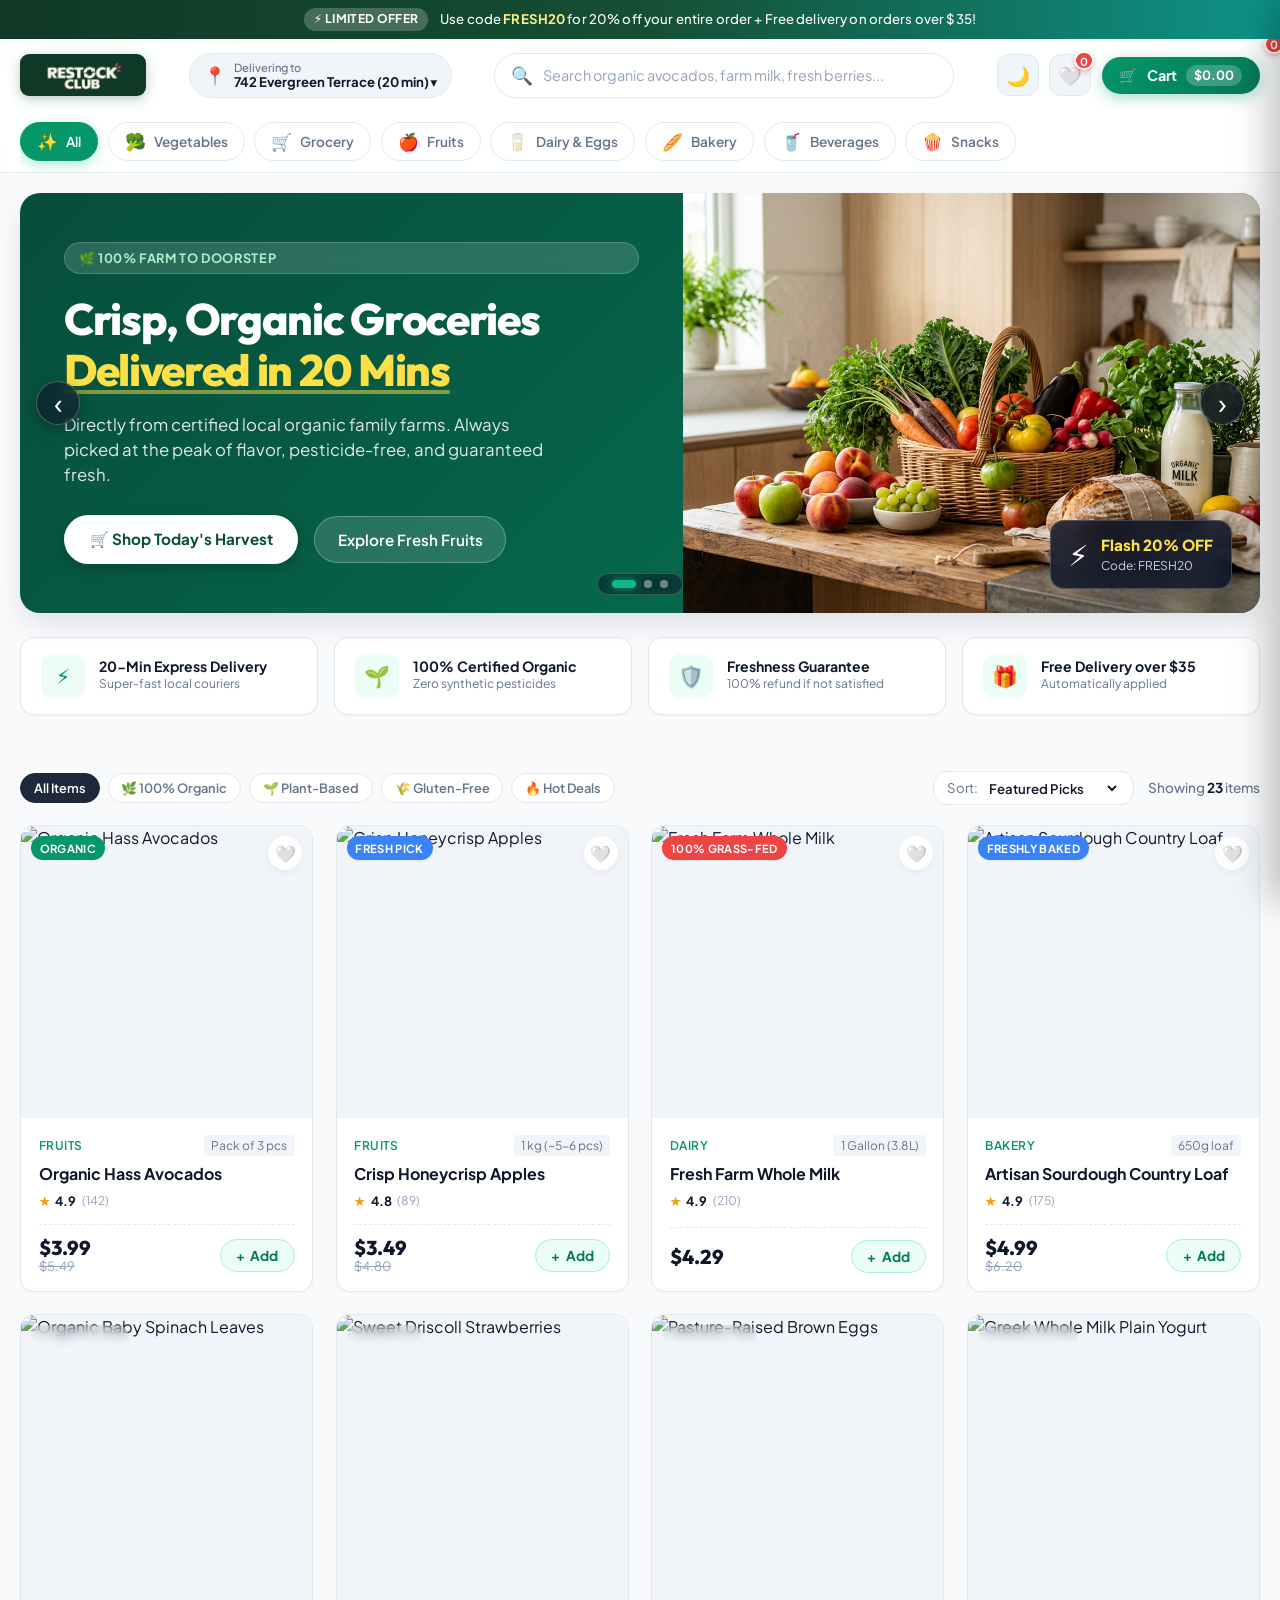
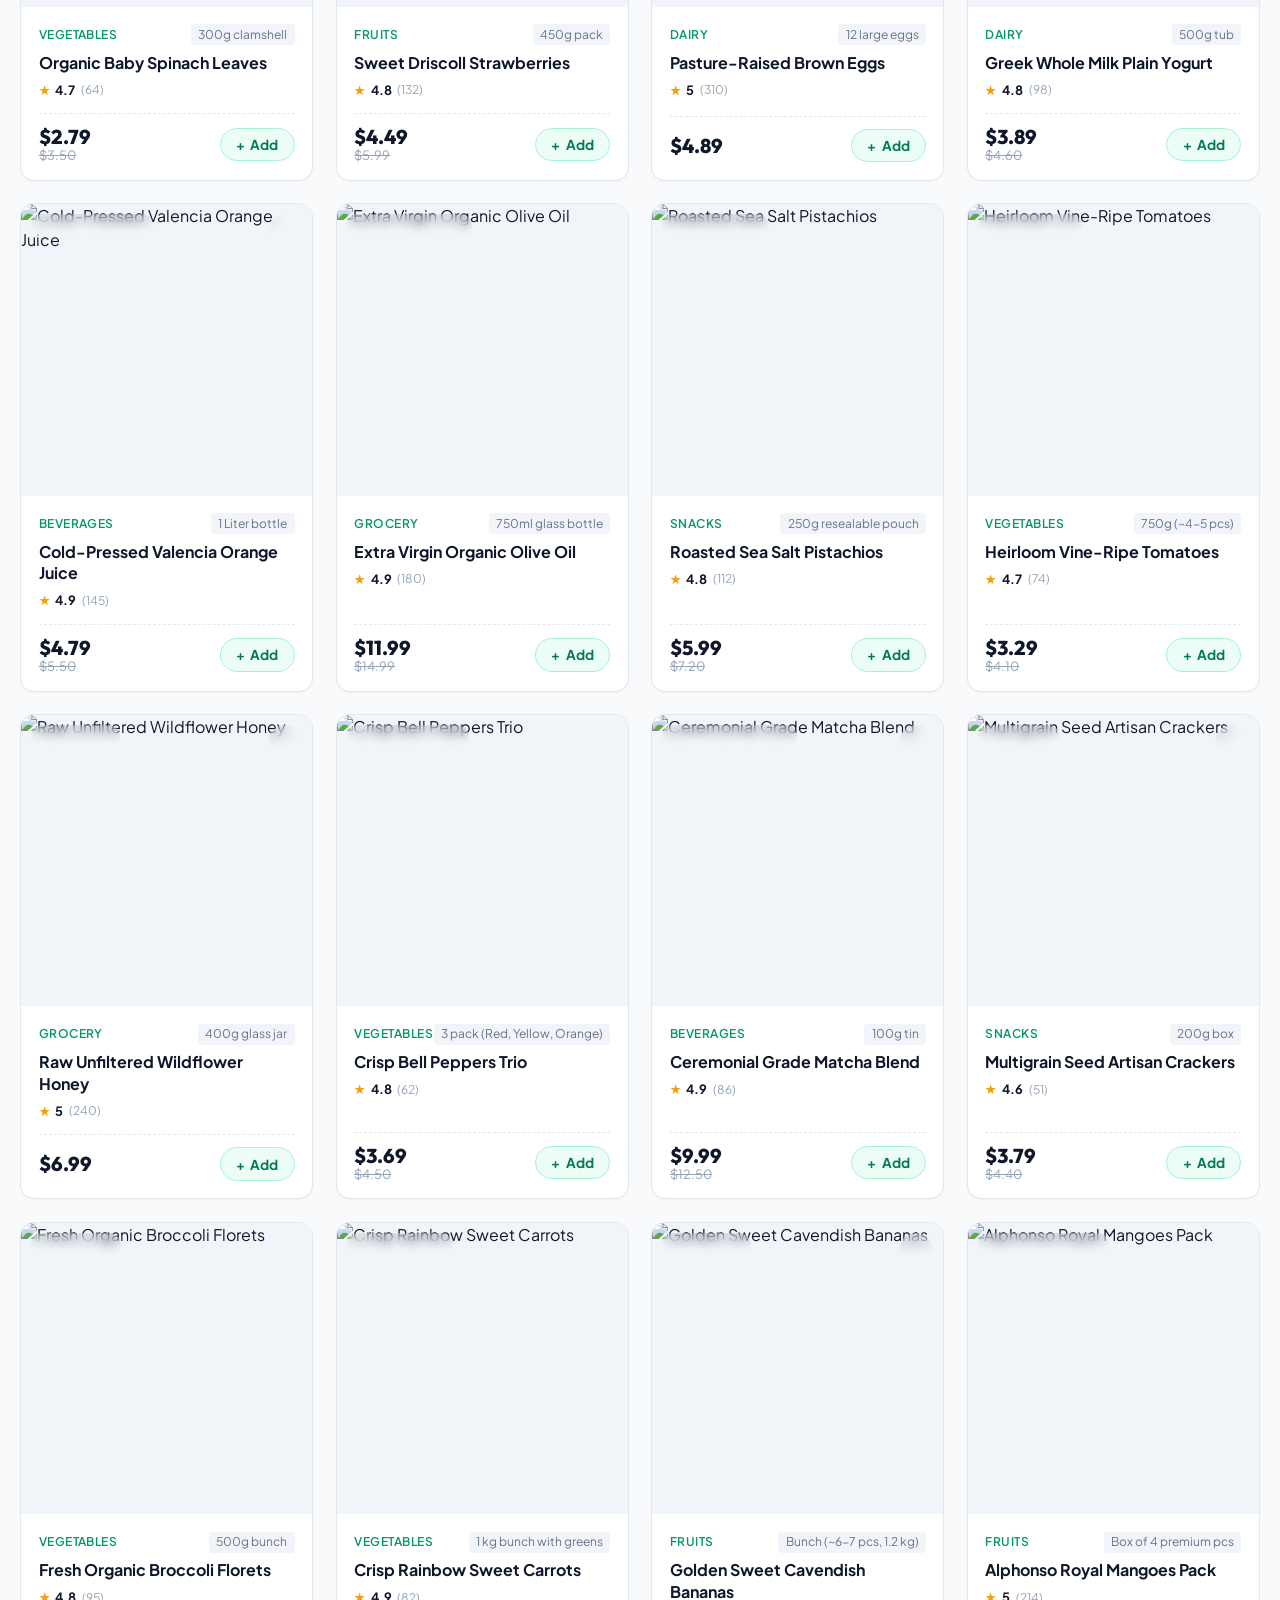
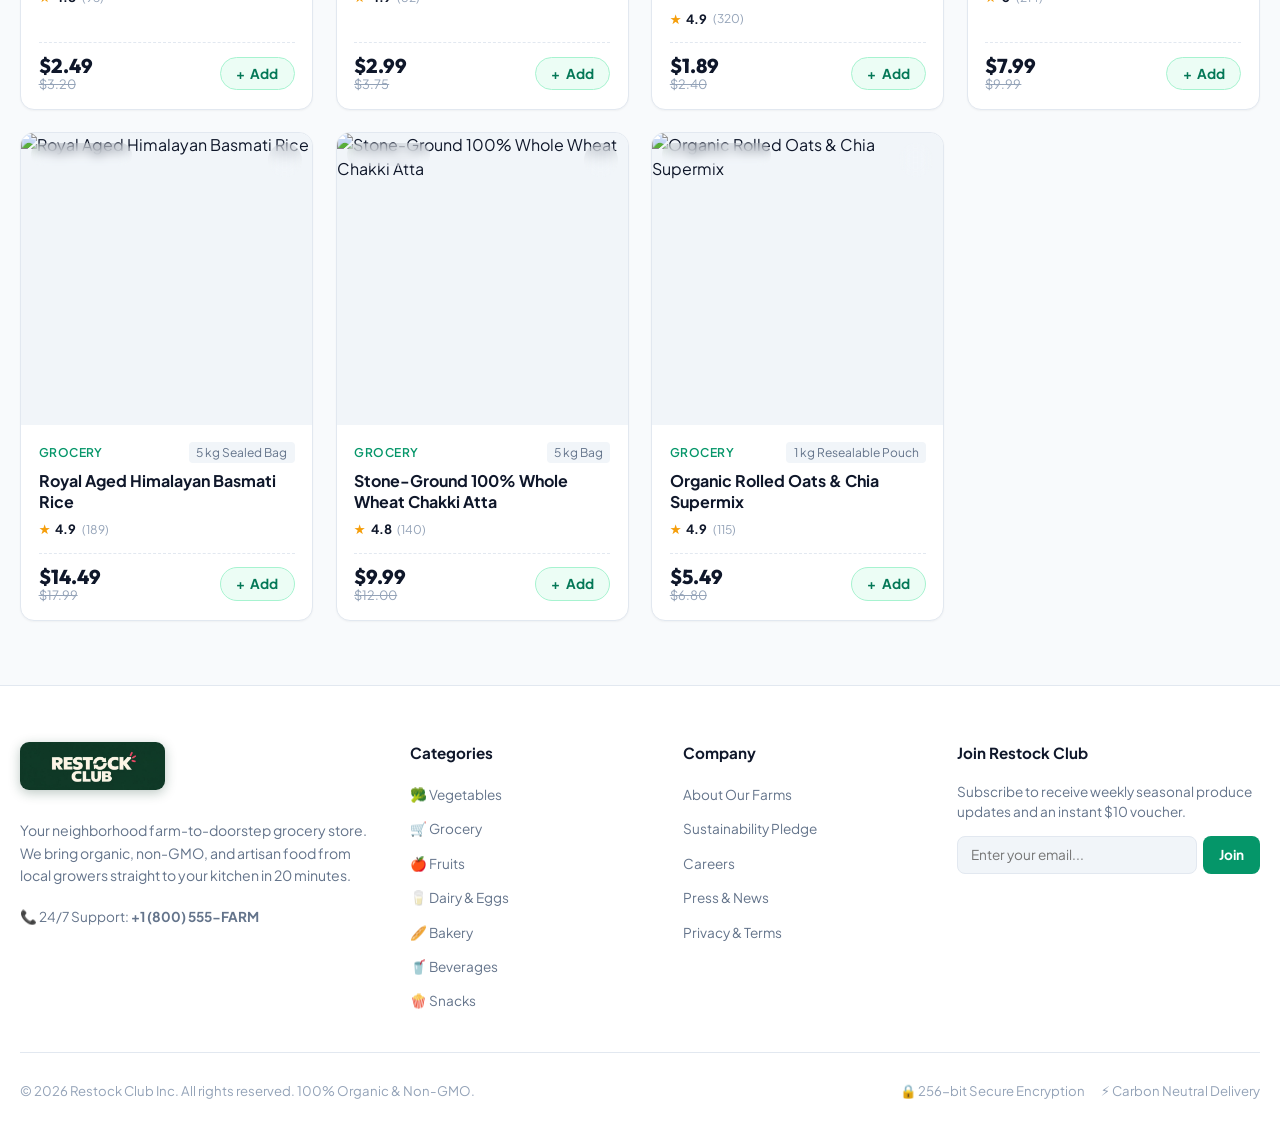
==== index.html @ 1248e428 "feat: Restock Club groceries storefront with dynamic categories, hero banner carousel, and admin pan" ====
<!DOCTYPE html>
<html lang="en" data-theme="light">
<head>
  <meta charset="UTF-8">
  <meta name="viewport" content="width=device-width, initial-scale=1.0">
  <title>Restock Club | Premium Farm-Fresh Organic Groceries Delivered</title>
  <meta name="description" content="Order 100% certified organic fruits, crisp farm vegetables, dairy, artisan sourdough, and pantry essentials delivered fresh in 20 minutes.">
  <meta name="keywords" content="grocery, organic food, fresh vegetables, grocery delivery, supermarket, fresh fruits">
  <link rel="preconnect" href="https://fonts.googleapis.com">
  <link rel="preconnect" href="https://fonts.gstatic.com" crossorigin>
  <link href="https://fonts.googleapis.com/css2?family=Outfit:wght@500;600;700;800&family=Plus+Jakarta+Sans:wght@400;500;600;700&display=swap" rel="stylesheet">
  <link rel="stylesheet" href="style.css">
  <!-- Supabase JS Client -->
  <script src="https://cdn.jsdelivr.net/npm/@supabase/supabase-js@2/dist/umd/supabase.min.js"></script>
</head>
<body>

  <!-- 1. Top Announcement Bar -->
  <aside class="announcement-bar">
    <span class="badge-promo">⚡ Limited Offer</span>
    <span>Use code <strong class="highlight">FRESH20</strong> for 20% off your entire order + Free delivery on orders over $35!</span>
  </aside>

  <!-- 2. Sticky Header -->
  <header class="header-sticky">
    <div class="container">
      <div class="header-main">
        
        <!-- Logo -->
        <a href="#" class="brand-logo" title="Restock Club Home">
          <img src="assets/logo.jpg" alt="Restock Club" class="brand-logo-img">
        </a>

        <!-- Location Dropdown -->
        <div class="location-selector" title="Select Delivery Address">
          <span class="loc-pin">📍</span>
          <div class="loc-text">
            <span class="loc-label">Delivering to</span>
            <span class="loc-address">742 Evergreen Terrace (20 min) ▾</span>
          </div>
        </div>

        <!-- Search Bar -->
        <div class="search-wrapper">
          <div class="search-input-group">
            <span class="search-icon">🔍</span>
            <input 
              type="text" 
              id="searchInput" 
              class="search-input" 
              placeholder="Search organic avocados, farm milk, fresh berries..." 
              autocomplete="off"
            />
            <button id="searchClearBtn" class="search-clear-btn" title="Clear search">✕</button>
          </div>
        </div>

        <!-- Actions -->
        <div class="header-actions">
          <!-- Theme Toggle -->
          <button id="themeToggleBtn" class="btn-icon" onclick="toggleTheme()" title="Switch Light/Dark Mode">
            🌙
          </button>

          <!-- Wishlist Button -->
          <button class="btn-icon" onclick="setTag('deals'); showToast('Showing top deals & favorites!', '⭐')" title="View Favorites">
            🤍
            <span id="headerFavCount" class="badge-count">0</span>
          </button>

          <!-- Cart Drawer Button -->
          <button class="btn-cart" onclick="openCartDrawer()" title="View Shopping Cart">
            <span>🛒</span>
            <span class="cart-label">Cart</span>
            <span id="headerCartCount" class="badge-count">0</span>
            <span id="headerCartTotal" class="cart-total-pill">$0.00</span>
          </button>
        </div>

      </div>

      <!-- Category Filter Tabs Bar -->
      <nav class="categories-nav" id="categoriesNav" aria-label="Grocery categories">
        <button class="category-tab active" data-category="all" onclick="setCategory('all')">
          <span class="tab-icon">✨</span> All
        </button>
        <button class="category-tab" data-category="vegetables" onclick="setCategory('vegetables')">
          <span class="tab-icon">🥦</span> Vegetables
        </button>
        <button class="category-tab" data-category="grocery" onclick="setCategory('grocery')">
          <span class="tab-icon">🛒</span> Grocery
        </button>
        <button class="category-tab" data-category="fruits" onclick="setCategory('fruits')">
          <span class="tab-icon">🍎</span> Fruits
        </button>
        <button class="category-tab" data-category="dairy" onclick="setCategory('dairy')">
          <span class="tab-icon">🥛</span> Dairy &amp; Eggs
        </button>
        <button class="category-tab" data-category="bakery" onclick="setCategory('bakery')">
          <span class="tab-icon">🥖</span> Bakery
        </button>
        <button class="category-tab" data-category="beverages" onclick="setCategory('beverages')">
          <span class="tab-icon">🥤</span> Beverages
        </button>
        <button class="category-tab" data-category="snacks" onclick="setCategory('snacks')">
          <span class="tab-icon">🍿</span> Snacks
        </button>
      </nav>
    </div>
  </header>

  <!-- 3. Main Content Container -->
  <main class="container">

    <!-- Hero Banner Section / Automated Carousel -->
    <section class="hero-section" id="heroSection">
      <div class="hero-carousel-wrap" id="heroCarouselWrap">
        <!-- Slides Track rendered dynamically by app.js -->
        <div class="hero-slides-track" id="heroSlidesTrack">
          <!-- Fallback initial slide before JS loads -->
          <div class="hero-slide active" style="background: linear-gradient(135deg, #064e3b 0%, #065f46 45%, #047857 100%);">
            <div class="hero-content">
              <div class="hero-pill"><span>🌿</span> 100% Farm To Doorstep</div>
              <h1 class="hero-title">Crisp, Organic Groceries <span>Delivered in 20 Mins</span></h1>
              <p class="hero-subtitle">Directly from certified local organic family farms. Always picked at the peak of flavor, pesticide-free, and guaranteed fresh.</p>
              <div class="hero-cta-group">
                <a href="#groceries-heading" class="btn-hero-primary"><span>🛒</span> Shop Today's Harvest</a>
                <button class="btn-hero-secondary" onclick="setCategory('fruits')">Explore Fresh Fruits</button>
              </div>
            </div>
            <div class="hero-image-wrap">
              <img src="assets/hero_banner.jpg" alt="Vibrant fresh organic groceries" class="hero-image" />
              <div class="hero-floating-badge">
                <div class="floating-badge-icon">⚡</div>
                <div class="floating-badge-text">
                  <h4>Flash 20% OFF</h4>
                  <p>Code: <strong>FRESH20</strong></p>
                </div>
              </div>
            </div>
          </div>
        </div>

        <!-- Carousel Navigation Arrows -->
        <button class="carousel-btn prev" onclick="prevHeroSlide()" aria-label="Previous Slide">‹</button>
        <button class="carousel-btn next" onclick="nextHeroSlide()" aria-label="Next Slide">›</button>

        <!-- Carousel Indicators / Dots -->
        <div class="carousel-dots-wrap" id="heroCarouselDots"></div>
      </div>

      <!-- Value Props Strip -->
      <div class="features-strip">
        <div class="feature-item">
          <div class="feature-icon-box">⚡</div>
          <div>
            <h3 class="feature-title">20-Min Express Delivery</h3>
            <p class="feature-sub">Super-fast local couriers</p>
          </div>
        </div>
        <div class="feature-item">
          <div class="feature-icon-box">🌱</div>
          <div>
            <h3 class="feature-title">100% Certified Organic</h3>
            <p class="feature-sub">Zero synthetic pesticides</p>
          </div>
        </div>
        <div class="feature-item">
          <div class="feature-icon-box">🛡️</div>
          <div>
            <h3 class="feature-title">Freshness Guarantee</h3>
            <p class="feature-sub">100% refund if not satisfied</p>
          </div>
        </div>
        <div class="feature-item">
          <div class="feature-icon-box">🎁</div>
          <div>
            <h3 class="feature-title">Free Delivery over $35</h3>
            <p class="feature-sub">Automatically applied</p>
          </div>
        </div>
      </div>
    </section>

    <!-- Controls Bar (Dietary Tags & Sort) -->
    <section class="controls-section" id="groceries-heading">
      <div class="dietary-tags-list">
        <button class="tag-filter-btn active" data-tag="all" onclick="setTag('all')">All Items</button>
        <button class="tag-filter-btn" data-tag="organic" onclick="setTag('organic')">🌿 100% Organic</button>
        <button class="tag-filter-btn" data-tag="vegan" onclick="setTag('vegan')">🌱 Plant-Based</button>
        <button class="tag-filter-btn" data-tag="gluten-free" onclick="setTag('gluten-free')">🌾 Gluten-Free</button>
        <button class="tag-filter-btn" data-tag="deals" onclick="setTag('deals')">🔥 Hot Deals</button>
      </div>

      <div class="controls-right">
        <div class="sort-select-wrap">
          <span>Sort:</span>
          <select id="sortSelect" class="sort-select" aria-label="Sort products">
            <option value="featured">Featured Picks</option>
            <option value="price-low">Price: Low to High</option>
            <option value="price-high">Price: High to Low</option>
            <option value="rating">Highest Rated</option>
            <option value="popular">Most Popular</option>
          </select>
        </div>
        <div id="itemsCount" class="items-counter">
          Showing <strong>16</strong> items
        </div>
      </div>
    </section>

    <!-- Product Grid -->
    <section class="products-section">
      <div id="productsGrid" class="products-grid">
        <!-- Rendered by app.js -->
      </div>
    </section>

  </main>

  <!-- 4. Slide-Over Cart Drawer -->
  <div id="drawerBackdrop" class="drawer-backdrop" onclick="closeCartDrawer()"></div>
  <aside id="cartDrawer" class="cart-drawer" aria-label="Shopping Cart">
    
    <div class="drawer-header">
      <div class="drawer-title-group">
        <h3 class="drawer-title">Shopping Basket</h3>
        <span id="drawerHeaderCount" class="drawer-badge">0 items</span>
      </div>
      <button class="btn-drawer-close" onclick="closeCartDrawer()" title="Close Cart">✕</button>
    </div>

    <!-- Free Delivery Progress Meter -->
    <div class="shipping-meter-wrap">
      <div class="meter-text" id="shippingMeterText">
        Add <strong>$35.00</strong> more for <strong>FREE Delivery</strong>
      </div>
      <div class="meter-bar-bg">
        <div id="shippingMeterFill" class="meter-bar-fill" style="width: 0%;"></div>
      </div>
    </div>

    <!-- Cart Items Scroll List -->
    <div id="cartItemsList" class="cart-items-list">
      <!-- Injected by app.js -->
    </div>

    <!-- Drawer Footer & Checkout -->
    <div class="drawer-footer">
      <!-- Promo code field -->
      <div class="coupon-box">
        <input type="text" id="couponInput" class="coupon-input" placeholder="Promo code (e.g. FRESH20)" />
        <button class="btn-apply-coupon" onclick="applyCoupon()">Apply</button>
      </div>
      <div id="couponFeedback" class="coupon-feedback"></div>

      <!-- Pricing Summary Breakdown -->
      <div class="order-summary-rows">
        <div class="summary-row">
          <span>Subtotal</span>
          <span id="cartSubtotal">$0.00</span>
        </div>
        <div class="summary-row">
          <span>Delivery</span>
          <span id="cartShipping">$3.99</span>
        </div>
        <div class="summary-row discount-row" id="discountRow" style="display: none;">
          <span>Promo Discount</span>
          <span id="cartDiscount">-$0.00</span>
        </div>
        <div class="summary-row total-row">
          <span>Estimated Total</span>
          <span id="cartTotal">$0.00</span>
        </div>
      </div>

      <button id="proceedToCheckoutBtn" class="btn-checkout" onclick="openCheckoutModal()" disabled>
        Proceed to Checkout →
      </button>
    </div>
  </aside>

  <!-- 5. Unified Modal Backdrop & Modals -->
  <div id="modalBackdrop" class="modal-backdrop" onclick="closeAllModals()">
    <!-- Quick View Modal Container -->
    <div id="quickViewModal" class="modal-container" style="display: none;" onclick="event.stopPropagation()">
      <!-- Injected by app.js -->
    </div>

    <!-- Checkout Modal Container -->
    <div id="checkoutModal" class="modal-container" style="display: none;" onclick="event.stopPropagation()">
      <!-- Injected by app.js -->
    </div>

    <!-- Order Success Modal Container -->
    <div id="successModal" class="modal-container" style="display: none;" onclick="event.stopPropagation()">
      <!-- Injected by app.js -->
    </div>
  </div>

  <!-- 6. Toast Notification Container -->
  <div id="toastContainer" class="toast-container" aria-live="polite"></div>

  <!-- 7. Footer -->
  <footer class="footer-main">
    <div class="container">
      <div class="footer-grid">
        <div class="footer-brand">
          <div class="brand-logo">
            <img src="assets/logo.jpg" alt="Restock Club" class="brand-logo-img">
          </div>
          <p>
            Your neighborhood farm-to-doorstep grocery store. We bring organic, non-GMO, and artisan food from local growers straight to your kitchen in 20 minutes.
          </p>
          <div style="font-size: 0.85rem; color: var(--text-muted);">
            📞 24/7 Support: <strong>+1 (800) 555-FARM</strong>
          </div>
        </div>

        <div class="footer-col">
          <h4>Categories</h4>
          <ul class="footer-links" id="footerCategoriesList">
            <li><a href="javascript:void(0)" onclick="setCategory('vegetables')">Fresh Farm Vegetables</a></li>
            <li><a href="javascript:void(0)" onclick="setCategory('grocery')">Grocery &amp; Staples</a></li>
            <li><a href="javascript:void(0)" onclick="setCategory('fruits')">Fresh Organic Fruits</a></li>
            <li><a href="javascript:void(0)" onclick="setCategory('dairy')">Dairy, Cheese &amp; Eggs</a></li>
            <li><a href="javascript:void(0)" onclick="setCategory('bakery')">Artisan Fresh Breads</a></li>
          </ul>
        </div>

        <div class="footer-col">
          <h4>Company</h4>
          <ul class="footer-links">
            <li><a href="#">About Our Farms</a></li>
            <li><a href="#">Sustainability Pledge</a></li>
            <li><a href="#">Careers</a></li>
            <li><a href="#">Press & News</a></li>
            <li><a href="#">Privacy & Terms</a></li>
          </ul>
        </div>

        <div class="footer-col">
          <h4>Join Restock Club</h4>
          <p style="font-size: 0.85rem; color: var(--text-muted); margin-bottom: 0.75rem;">
            Subscribe to receive weekly seasonal produce updates and an instant $10 voucher.
          </p>
          <form class="newsletter-form" onsubmit="event.preventDefault(); showToast('Subscribed! Check your inbox for $10 voucher.', '🎁'); this.reset();">
            <input type="email" class="newsletter-input" required placeholder="Enter your email..." />
            <button type="submit" class="btn-newsletter">Join</button>
          </form>
        </div>
      </div>

      <div class="footer-bottom">
        <div>© 2026 Restock Club Inc. All rights reserved. 100% Organic & Non-GMO.</div>
        <div style="display: flex; gap: 1rem;">
          <span>🔒 256-bit Secure Encryption</span>
          <span>⚡ Carbon Neutral Delivery</span>
        </div>
      </div>
    </div>
  </footer>

  <script src="supabase-client.js"></script>
  <script src="app.js"></script>
</body>
</html>
---- style.css ----
/* ==========================================================================
   Restock Club Groceries - Design System & Modern Styles
   ========================================================================== */

:root {
  /* Color Palette - Fresh & Natural */
  --primary-50: #ecfdf5;
  --primary-100: #d1fae5;
  --primary-200: #a7f3d0;
  --primary-500: #10b981;
  --primary-600: #059669;
  --primary-700: #047857;
  --primary-800: #065f46;
  --primary-900: #064e3b;

  --accent-amber: #f59e0b;
  --accent-orange: #f97316;
  --accent-coral: #ef4444;
  --accent-purple: #8b5cf6;

  /* Neutral tones */
  --neutral-50: #f8fafc;
  --neutral-100: #f1f5f9;
  --neutral-200: #e2e8f0;
  --neutral-300: #cbd5e1;
  --neutral-400: #94a3b8;
  --neutral-500: #64748b;
  --neutral-600: #475569;
  --neutral-700: #334155;
  --neutral-800: #1e293b;
  --neutral-900: #0f172a;

  /* Component Tokens */
  --bg-body: #f8fafc;
  --bg-surface: #ffffff;
  --bg-surface-alt: #f1f5f9;
  --bg-glass: rgba(255, 255, 255, 0.85);
  --border-light: #e2e8f0;
  --border-focus: #10b981;
  
  --text-main: #0f172a;
  --text-muted: #64748b;
  --text-subtle: #94a3b8;
  --text-white: #ffffff;

  /* Shadows */
  --shadow-xs: 0 1px 2px 0 rgba(0, 0, 0, 0.04);
  --shadow-sm: 0 2px 6px 0 rgba(15, 23, 42, 0.06);
  --shadow-md: 0 6px 16px -2px rgba(15, 23, 42, 0.08);
  --shadow-lg: 0 12px 30px -4px rgba(15, 23, 42, 0.12);
  --shadow-xl: 0 20px 40px -6px rgba(15, 23, 42, 0.16);

  /* Radius */
  --radius-sm: 8px;
  --radius-md: 14px;
  --radius-lg: 20px;
  --radius-full: 9999px;

  /* Transitions */
  --transition-fast: 0.15s cubic-bezier(0.4, 0, 0.2, 1);
  --transition-normal: 0.25s cubic-bezier(0.4, 0, 0.2, 1);
  --transition-bounce: 0.4s cubic-bezier(0.34, 1.56, 0.64, 1);

  --font-main: 'Plus Jakarta Sans', system-ui, -apple-system, sans-serif;
  --font-display: 'Outfit', var(--font-main);
}

/* Dark Mode Variables */
[data-theme="dark"] {
  --bg-body: #0b0f19;
  --bg-surface: #131c2e;
  --bg-surface-alt: #1a253c;
  --bg-glass: rgba(19, 28, 46, 0.88);
  --border-light: #24324c;
  --border-focus: #34d399;

  --text-main: #f8fafc;
  --text-muted: #94a3b8;
  --text-subtle: #64748b;

  --shadow-xs: 0 1px 2px 0 rgba(0, 0, 0, 0.3);
  --shadow-sm: 0 2px 6px 0 rgba(0, 0, 0, 0.4);
  --shadow-md: 0 6px 18px 0 rgba(0, 0, 0, 0.5);
  --shadow-lg: 0 12px 32px 0 rgba(0, 0, 0, 0.6);
  --shadow-xl: 0 20px 45px 0 rgba(0, 0, 0, 0.7);
}

/* ==========================================================================
   Base & Reset
   ========================================================================== */
*, *::before, *::after {
  box-sizing: border-box;
  margin: 0;
  padding: 0;
}

html {
  scroll-behavior: smooth;
  font-size: 16px;
}

body {
  font-family: var(--font-main);
  background-color: var(--bg-body);
  color: var(--text-main);
  line-height: 1.5;
  -webkit-font-smoothing: antialiased;
  -moz-osx-font-smoothing: grayscale;
  min-height: 100vh;
  display: flex;
  flex-direction: column;
  transition: background-color var(--transition-normal), color var(--transition-normal);
}

img {
  max-width: 100%;
  height: auto;
  display: block;
}

button, input, select, textarea {
  font-family: inherit;
  font-size: inherit;
  color: inherit;
  border: none;
  outline: none;
  background: none;
}

button {
  cursor: pointer;
  user-select: none;
}

a {
  color: inherit;
  text-decoration: none;
}

.container {
  width: 100%;
  max-width: 1280px;
  margin: 0 auto;
  padding: 0 1.25rem;
}

/* ==========================================================================
   Announcement Bar
   ========================================================================== */
.announcement-bar {
  background: linear-gradient(90deg, #0F3826 0%, #164e34 50%, #0d9488 100%);
  color: #ffffff;
  font-size: 0.825rem;
  padding: 0.5rem 1rem;
  display: flex;
  align-items: center;
  justify-content: center;
  gap: 0.75rem;
  text-align: center;
  font-weight: 500;
  letter-spacing: 0.01em;
  position: relative;
  z-index: 50;
}

.announcement-bar .badge-promo {
  background: rgba(255, 255, 255, 0.22);
  padding: 0.15rem 0.6rem;
  border-radius: var(--radius-full);
  font-weight: 700;
  letter-spacing: 0.03em;
  text-transform: uppercase;
  font-size: 0.75rem;
  backdrop-filter: blur(4px);
}

.announcement-bar .highlight {
  color: #fef08a;
  font-weight: 700;
}

/* ==========================================================================
   Header & Navbar
   ========================================================================== */
.header-sticky {
  position: sticky;
  top: 0;
  z-index: 40;
  background-color: var(--bg-glass);
  backdrop-filter: blur(16px);
  -webkit-backdrop-filter: blur(16px);
  border-bottom: 1px solid var(--border-light);
  transition: all var(--transition-normal);
}

.header-main {
  display: flex;
  align-items: center;
  justify-content: space-between;
  gap: 1.5rem;
  padding: 0.9rem 0;
}

/* Brand Logo */
.brand-logo {
  display: inline-flex;
  align-items: center;
  gap: 0.65rem;
  font-family: var(--font-display);
  font-weight: 800;
  font-size: 1.45rem;
  color: var(--text-main);
  letter-spacing: -0.02em;
  text-decoration: none;
}

.brand-logo-img {
  height: 42px;
  width: auto;
  border-radius: 9px;
  display: block;
  object-fit: contain;
  box-shadow: 0 3px 12px rgba(15, 56, 38, 0.28);
  transition: transform var(--transition-bounce), box-shadow var(--transition-bounce);
}

.brand-logo:hover .brand-logo-img {
  transform: scale(1.04);
  box-shadow: 0 6px 18px rgba(15, 56, 38, 0.42);
}

.footer-brand .brand-logo-img {
  height: 48px;
  margin-bottom: 0.85rem;
}

.brand-icon-wrap {
  width: 42px;
  height: 42px;
  background: linear-gradient(135deg, var(--primary-500) 0%, var(--primary-700) 100%);
  border-radius: 12px;
  display: flex;
  align-items: center;
  justify-content: center;
  color: white;
  box-shadow: 0 4px 12px rgba(16, 185, 129, 0.35);
  font-size: 1.3rem;
  transition: transform var(--transition-bounce);
}

.brand-logo:hover .brand-icon-wrap {
  transform: rotate(-6deg) scale(1.06);
}

.brand-logo span span {
  color: var(--primary-600);
}

/* Location Selector */
.location-selector {
  display: flex;
  align-items: center;
  gap: 0.5rem;
  padding: 0.45rem 0.85rem;
  background: var(--bg-surface-alt);
  border-radius: var(--radius-full);
  border: 1px solid var(--border-light);
  font-size: 0.825rem;
  cursor: pointer;
  transition: all var(--transition-fast);
}

.location-selector:hover {
  background: var(--border-light);
  border-color: var(--neutral-400);
}

.loc-pin {
  color: var(--primary-600);
  font-size: 1.1rem;
}

.loc-text {
  display: flex;
  flex-direction: column;
  line-height: 1.15;
}

.loc-label {
  font-size: 0.7rem;
  color: var(--text-muted);
  font-weight: 500;
}

.loc-address {
  font-weight: 700;
  color: var(--text-main);
}

/* Search Bar */
.search-wrapper {
  flex: 1;
  max-width: 460px;
  position: relative;
}

.search-input-group {
  display: flex;
  align-items: center;
  background: var(--bg-surface);
  border: 1.5px solid var(--border-light);
  border-radius: var(--radius-full);
  padding: 0.5rem 1rem;
  transition: all var(--transition-fast);
  box-shadow: var(--shadow-xs);
}

.search-input-group:focus-within {
  border-color: var(--border-focus);
  box-shadow: 0 0 0 3px rgba(16, 185, 129, 0.18);
}

.search-icon {
  color: var(--text-subtle);
  margin-right: 0.6rem;
  font-size: 1.1rem;
}

.search-input {
  width: 100%;
  color: var(--text-main);
  font-size: 0.9rem;
}

.search-input::placeholder {
  color: var(--text-subtle);
}

.search-clear-btn {
  color: var(--text-subtle);
  padding: 2px;
  border-radius: 50%;
  display: none;
  font-size: 0.9rem;
}

.search-clear-btn:hover {
  color: var(--text-main);
}

/* Header Actions */
.header-actions {
  display: flex;
  align-items: center;
  gap: 0.65rem;
}

.btn-icon {
  width: 42px;
  height: 42px;
  display: flex;
  align-items: center;
  justify-content: center;
  border-radius: 12px;
  background: var(--bg-surface-alt);
  color: var(--text-main);
  border: 1px solid var(--border-light);
  position: relative;
  transition: all var(--transition-fast);
  font-size: 1.2rem;
}

.btn-icon:hover {
  background: var(--border-light);
  color: var(--primary-600);
  transform: translateY(-1px);
}

.badge-count {
  position: absolute;
  top: -4px;
  right: -4px;
  background: var(--accent-coral);
  color: white;
  font-size: 0.7rem;
  font-weight: 700;
  min-width: 19px;
  height: 19px;
  padding: 0 4px;
  border-radius: var(--radius-full);
  display: flex;
  align-items: center;
  justify-content: center;
  border: 2px solid var(--bg-surface);
  box-shadow: 0 2px 5px rgba(239, 68, 68, 0.4);
  transition: transform var(--transition-bounce);
}

.btn-cart {
  background: linear-gradient(135deg, var(--primary-600) 0%, var(--primary-700) 100%);
  color: white;
  border: none;
  padding: 0.5rem 1.1rem;
  border-radius: var(--radius-full);
  display: flex;
  align-items: center;
  gap: 0.6rem;
  font-weight: 700;
  font-size: 0.9rem;
  box-shadow: 0 4px 14px rgba(5, 150, 105, 0.35);
  transition: all var(--transition-bounce);
}

.btn-cart:hover {
  transform: translateY(-2px);
  box-shadow: 0 6px 20px rgba(5, 150, 105, 0.45);
}

.cart-total-pill {
  background: rgba(255, 255, 255, 0.22);
  padding: 0.15rem 0.5rem;
  border-radius: var(--radius-full);
  font-size: 0.8rem;
}

/* ==========================================================================
   Category Navigation Bar
   ========================================================================== */
.categories-nav {
  display: flex;
  align-items: center;
  gap: 0.6rem;
  overflow-x: auto;
  padding: 0.65rem 0;
  scrollbar-width: none;
  -ms-overflow-style: none;
}

.categories-nav::-webkit-scrollbar {
  display: none;
}

.category-tab {
  white-space: nowrap;
  display: flex;
  align-items: center;
  gap: 0.5rem;
  padding: 0.5rem 1rem;
  border-radius: var(--radius-full);
  background: var(--bg-surface);
  border: 1px solid var(--border-light);
  font-size: 0.85rem;
  font-weight: 600;
  color: var(--text-muted);
  transition: all var(--transition-fast);
}

.category-tab:hover {
  border-color: var(--primary-500);
  color: var(--primary-700);
  background: var(--primary-50);
}

[data-theme="dark"] .category-tab:hover {
  background: rgba(16, 185, 129, 0.15);
  color: var(--primary-200);
}

.category-tab.active {
  background: var(--primary-600);
  color: white;
  border-color: var(--primary-600);
  box-shadow: 0 4px 12px rgba(16, 185, 129, 0.3);
}

.category-tab .tab-icon {
  font-size: 1.05rem;
}

/* ==========================================================================
   Hero Section & Carousel
   ========================================================================== */
.hero-section {
  padding: 1.25rem 0 2rem 0;
}

.hero-carousel-wrap {
  position: relative;
  border-radius: var(--radius-lg);
  overflow: hidden;
  box-shadow: var(--shadow-lg);
  height: 420px;
  min-height: 420px;
  max-height: 420px;
}

.hero-slides-track {
  position: relative;
  width: 100%;
  height: 100%;
  overflow: hidden;
}

.hero-slide {
  position: absolute;
  inset: 0;
  width: 100%;
  height: 100%;
  display: grid;
  grid-template-columns: 1.15fr 1fr;
  grid-template-rows: 100%;
  align-items: stretch;
  color: white;
  opacity: 0;
  visibility: hidden;
  transform: translateX(25px);
  transition: opacity 0.6s cubic-bezier(0.4, 0, 0.2, 1), transform 0.6s cubic-bezier(0.4, 0, 0.2, 1), visibility 0.6s ease;
  overflow: hidden;
  z-index: 1;
}

.hero-slide.active {
  opacity: 1;
  visibility: visible;
  transform: translateX(0);
  z-index: 2;
  position: absolute;
  inset: 0;
  width: 100%;
  height: 100%;
}

.carousel-btn {
  position: absolute;
  top: 50%;
  transform: translateY(-50%);
  z-index: 10;
  width: 44px;
  height: 44px;
  border-radius: 50%;
  background: rgba(15, 23, 42, 0.65);
  backdrop-filter: blur(10px);
  border: 1px solid rgba(255, 255, 255, 0.25);
  color: #ffffff;
  font-size: 1.8rem;
  display: flex;
  align-items: center;
  justify-content: center;
  cursor: pointer;
  transition: all 0.25s cubic-bezier(0.4, 0, 0.2, 1);
  box-shadow: 0 4px 15px rgba(0,0,0,0.3);
  padding: 0;
  line-height: 1;
}
.carousel-btn:hover {
  background: var(--primary);
  border-color: rgba(255, 255, 255, 0.6);
  transform: translateY(-50%) scale(1.12);
  box-shadow: 0 6px 20px rgba(16, 185, 129, 0.45);
}
.carousel-btn.prev { left: 16px; }
.carousel-btn.next { right: 16px; }

.carousel-dots-wrap {
  position: absolute;
  bottom: 18px;
  left: 50%;
  transform: translateX(-50%);
  z-index: 10;
  display: flex;
  align-items: center;
  gap: 8px;
  background: rgba(15, 23, 42, 0.55);
  backdrop-filter: blur(12px);
  padding: 6px 14px;
  border-radius: 99px;
  border: 1px solid rgba(255, 255, 255, 0.18);
}
.carousel-dot {
  width: 8px;
  height: 8px;
  border-radius: 50%;
  background: rgba(255, 255, 255, 0.4);
  border: none;
  cursor: pointer;
  padding: 0;
  transition: all 0.35s ease;
}
.carousel-dot:hover {
  background: rgba(255, 255, 255, 0.85);
}
.carousel-dot.active {
  width: 24px;
  border-radius: 12px;
  background: #10b981;
  box-shadow: 0 0 10px rgba(16, 185, 129, 0.8);
}

.hero-card {
  position: relative;
  background: linear-gradient(135deg, #064e3b 0%, #065f46 45%, #047857 100%);
  border-radius: var(--radius-lg);
  overflow: hidden;
  display: grid;
  grid-template-columns: 1.15fr 1fr;
  align-items: center;
  min-height: 380px;
  box-shadow: var(--shadow-lg);
  color: white;
}

.hero-content {
  padding: 2.25rem 2.75rem;
  z-index: 2;
  position: relative;
  display: flex;
  flex-direction: column;
  justify-content: center;
  height: 100%;
  box-sizing: border-box;
  overflow: hidden;
}

.hero-pill {
  display: inline-flex;
  align-items: center;
  gap: 0.4rem;
  background: rgba(255, 255, 255, 0.15);
  backdrop-filter: blur(8px);
  padding: 0.35rem 0.85rem;
  border-radius: var(--radius-full);
  font-size: 0.8rem;
  font-weight: 700;
  color: #a7f3d0;
  text-transform: uppercase;
  letter-spacing: 0.05em;
  margin-bottom: 1.25rem;
  border: 1px solid rgba(255, 255, 255, 0.18);
}

.hero-title {
  font-family: var(--font-display);
  font-size: 2.75rem;
  font-weight: 800;
  line-height: 1.15;
  letter-spacing: -0.03em;
  margin-bottom: 1rem;
}

.hero-title span {
  color: #fde047;
  text-decoration: underline;
  text-decoration-color: rgba(253, 224, 71, 0.5);
  text-underline-offset: 4px;
}

.hero-subtitle {
  font-size: 1.05rem;
  color: #e2e8f0;
  line-height: 1.5;
  margin-bottom: 1.75rem;
  max-width: 480px;
}

.hero-cta-group {
  display: flex;
  align-items: center;
  gap: 1rem;
  flex-wrap: wrap;
}

.btn-hero-primary {
  background: #ffffff;
  color: var(--primary-900);
  font-weight: 700;
  font-size: 0.95rem;
  padding: 0.8rem 1.6rem;
  border-radius: var(--radius-full);
  display: inline-flex;
  align-items: center;
  gap: 0.5rem;
  box-shadow: 0 4px 15px rgba(0, 0, 0, 0.2);
  transition: all var(--transition-bounce);
}

.btn-hero-primary:hover {
  transform: translateY(-2px) scale(1.02);
  background: #f8fafc;
  box-shadow: 0 8px 25px rgba(0, 0, 0, 0.25);
}

.btn-hero-secondary {
  background: rgba(255, 255, 255, 0.14);
  backdrop-filter: blur(8px);
  color: white;
  border: 1px solid rgba(255, 255, 255, 0.28);
  font-weight: 600;
  font-size: 0.95rem;
  padding: 0.8rem 1.4rem;
  border-radius: var(--radius-full);
  transition: all var(--transition-fast);
}

.btn-hero-secondary:hover {
  background: rgba(255, 255, 255, 0.25);
}

.hero-image-wrap {
  height: 100%;
  width: 100%;
  position: relative;
  overflow: hidden;
  display: flex;
  align-items: center;
  justify-content: center;
}

.hero-image {
  width: 100%;
  height: 100%;
  object-fit: cover;
  object-position: center;
  display: block;
  transition: transform 0.6s cubic-bezier(0.2, 0.8, 0.2, 1);
}

.hero-card:hover .hero-image,
.hero-slide:hover .hero-image {
  transform: scale(1.04);
}

/* Floating discount tag on hero image */
.hero-floating-badge {
  position: absolute;
  bottom: 24px;
  right: 28px;
  background: rgba(15, 23, 42, 0.85);
  backdrop-filter: blur(12px);
  border: 1px solid rgba(255, 255, 255, 0.2);
  padding: 0.75rem 1.1rem;
  border-radius: var(--radius-md);
  box-shadow: var(--shadow-lg);
  color: white;
  display: flex;
  align-items: center;
  gap: 0.8rem;
  animation: floatBounce 4s ease-in-out infinite;
}

@keyframes floatBounce {
  0%, 100% { transform: translateY(0); }
  50% { transform: translateY(-7px); }
}

.floating-badge-icon {
  font-size: 1.8rem;
}

.floating-badge-text h4 {
  font-size: 0.95rem;
  font-weight: 800;
  color: #fde047;
}

.floating-badge-text p {
  font-size: 0.75rem;
  color: #cbd5e1;
}

/* Features Grid */
.features-strip {
  display: grid;
  grid-template-columns: repeat(4, 1fr);
  gap: 1rem;
  margin-top: 1.5rem;
}

.feature-item {
  background: var(--bg-surface);
  border: 1px solid var(--border-light);
  border-radius: var(--radius-md);
  padding: 1rem 1.25rem;
  display: flex;
  align-items: center;
  gap: 0.85rem;
  box-shadow: var(--shadow-xs);
  transition: all var(--transition-fast);
}

.feature-item:hover {
  transform: translateY(-2px);
  box-shadow: var(--shadow-sm);
  border-color: var(--primary-200);
}

.feature-icon-box {
  width: 44px;
  height: 44px;
  border-radius: 12px;
  background: var(--primary-50);
  color: var(--primary-600);
  display: flex;
  align-items: center;
  justify-content: center;
  font-size: 1.3rem;
  flex-shrink: 0;
}

[data-theme="dark"] .feature-icon-box {
  background: rgba(16, 185, 129, 0.12);
  color: var(--primary-500);
}

.feature-title {
  font-size: 0.88rem;
  font-weight: 700;
  color: var(--text-main);
  line-height: 1.2;
}

.feature-sub {
  font-size: 0.75rem;
  color: var(--text-muted);
}

/* ==========================================================================
   Filter & Controls Bar
   ========================================================================== */
.controls-section {
  margin: 1.5rem 0 1.25rem 0;
  display: flex;
  align-items: center;
  justify-content: space-between;
  gap: 1rem;
  flex-wrap: wrap;
}

.dietary-tags-list {
  display: flex;
  align-items: center;
  gap: 0.5rem;
  flex-wrap: wrap;
}

.tag-filter-btn {
  font-size: 0.8rem;
  padding: 0.35rem 0.8rem;
  border-radius: var(--radius-full);
  border: 1px solid var(--border-light);
  background: var(--bg-surface);
  color: var(--text-muted);
  font-weight: 600;
  transition: all var(--transition-fast);
}

.tag-filter-btn:hover {
  border-color: var(--primary-500);
  color: var(--primary-600);
}

.tag-filter-btn.active {
  background: var(--neutral-800);
  color: white;
  border-color: var(--neutral-800);
}

[data-theme="dark"] .tag-filter-btn.active {
  background: var(--primary-600);
  border-color: var(--primary-600);
  color: white;
}

.controls-right {
  display: flex;
  align-items: center;
  gap: 0.85rem;
}

.sort-select-wrap {
  display: flex;
  align-items: center;
  gap: 0.4rem;
  background: var(--bg-surface);
  border: 1px solid var(--border-light);
  padding: 0.4rem 0.85rem;
  border-radius: var(--radius-md);
  font-size: 0.825rem;
  color: var(--text-muted);
}

.sort-select {
  font-weight: 600;
  color: var(--text-main);
  background: transparent;
  cursor: pointer;
}

.sort-select option {
  background: var(--bg-surface);
  color: var(--text-main);
}

.items-counter {
  font-size: 0.85rem;
  color: var(--text-muted);
  font-weight: 500;
}

.items-counter strong {
  color: var(--text-main);
}

/* ==========================================================================
   Product Grid & Product Cards
   ========================================================================== */
.products-section {
  margin-bottom: 4rem;
}

.products-grid {
  display: grid;
  grid-template-columns: repeat(auto-fill, minmax(260px, 1fr));
  gap: 1.4rem;
}

.product-card {
  background: var(--bg-surface);
  border: 1px solid var(--border-light);
  border-radius: var(--radius-md);
  overflow: hidden;
  transition: all var(--transition-normal);
  display: flex;
  flex-direction: column;
  position: relative;
  box-shadow: var(--shadow-xs);
}

.product-card:hover {
  transform: translateY(-5px);
  box-shadow: var(--shadow-lg);
  border-color: var(--primary-200);
}

[data-theme="dark"] .product-card:hover {
  border-color: rgba(16, 185, 129, 0.35);
}

/* Product Card Media */
.card-media {
  position: relative;
  width: 100%;
  aspect-ratio: 1 / 1;
  background: var(--bg-surface-alt);
  overflow: hidden;
  cursor: pointer;
  display: flex;
  align-items: center;
  justify-content: center;
}

.card-media img {
  width: 100%;
  height: 100%;
  object-fit: cover;
  transition: transform 0.45s ease;
}

.product-card:hover .card-media img {
  transform: scale(1.08);
}

/* Badges overlay */
.badge-stack {
  position: absolute;
  top: 10px;
  left: 10px;
  display: flex;
  flex-direction: column;
  gap: 4px;
  z-index: 2;
}

.product-badge {
  font-size: 0.7rem;
  font-weight: 700;
  text-transform: uppercase;
  letter-spacing: 0.03em;
  padding: 0.2rem 0.55rem;
  border-radius: var(--radius-full);
  box-shadow: var(--shadow-xs);
  backdrop-filter: blur(6px);
}

.badge-discount {
  background: var(--accent-coral);
  color: white;
}

.badge-organic {
  background: var(--primary-600);
  color: white;
}

.badge-fresh {
  background: #3b82f6;
  color: white;
}

/* Favorite toggle button */
.btn-fav {
  position: absolute;
  top: 10px;
  right: 10px;
  width: 34px;
  height: 34px;
  background: rgba(255, 255, 255, 0.9);
  backdrop-filter: blur(8px);
  border-radius: 50%;
  display: flex;
  align-items: center;
  justify-content: center;
  font-size: 1.05rem;
  color: var(--neutral-400);
  box-shadow: var(--shadow-sm);
  z-index: 2;
  transition: all var(--transition-bounce);
}

.btn-fav:hover {
  transform: scale(1.15);
  color: var(--accent-coral);
}

.btn-fav.active {
  color: var(--accent-coral);
  background: #ffe4e6;
}

/* Quick view trigger overlay */
.quick-view-overlay {
  position: absolute;
  inset: 0;
  background: rgba(15, 23, 42, 0.4);
  backdrop-filter: blur(3px);
  display: flex;
  align-items: center;
  justify-content: center;
  opacity: 0;
  transition: opacity var(--transition-fast);
  z-index: 1;
}

.product-card:hover .quick-view-overlay {
  opacity: 1;
}

.btn-quick-view {
  background: rgba(255, 255, 255, 0.92);
  color: var(--neutral-900);
  font-weight: 700;
  font-size: 0.8rem;
  padding: 0.45rem 0.95rem;
  border-radius: var(--radius-full);
  box-shadow: var(--shadow-md);
  transform: translateY(8px);
  transition: all var(--transition-bounce);
}

.product-card:hover .btn-quick-view {
  transform: translateY(0);
}

.btn-quick-view:hover {
  background: white;
  transform: scale(1.05);
}

/* Card Body */
.card-body {
  padding: 1.1rem;
  display: flex;
  flex-direction: column;
  flex: 1;
}

.card-category-unit {
  display: flex;
  align-items: center;
  justify-content: space-between;
  font-size: 0.75rem;
  color: var(--text-muted);
  margin-bottom: 0.4rem;
}

.card-category {
  font-weight: 600;
  color: var(--primary-600);
  text-transform: uppercase;
  letter-spacing: 0.04em;
}

.card-unit {
  background: var(--bg-surface-alt);
  padding: 0.1rem 0.45rem;
  border-radius: 4px;
}

.card-title {
  font-size: 1rem;
  font-weight: 700;
  color: var(--text-main);
  line-height: 1.35;
  margin-bottom: 0.45rem;
  cursor: pointer;
  transition: color var(--transition-fast);
  display: -webkit-box;
  -webkit-line-clamp: 2;
  -webkit-box-orient: vertical;
  overflow: hidden;
}

.card-title:hover {
  color: var(--primary-600);
}

.card-rating-strip {
  display: flex;
  align-items: center;
  gap: 0.35rem;
  font-size: 0.8rem;
  margin-bottom: 0.85rem;
}

.stars-gold {
  color: #f59e0b;
}

.rating-score {
  font-weight: 700;
  color: var(--text-main);
}

.rating-count {
  color: var(--text-subtle);
  font-size: 0.75rem;
}

/* Card Footer */
.card-footer {
  margin-top: auto;
  display: flex;
  align-items: center;
  justify-content: space-between;
  gap: 0.5rem;
  padding-top: 0.75rem;
  border-top: 1px dashed var(--border-light);
}

.price-box {
  display: flex;
  flex-direction: column;
  line-height: 1.1;
}

.current-price {
  font-family: var(--font-display);
  font-size: 1.25rem;
  font-weight: 800;
  color: var(--text-main);
}

.regular-price {
  font-size: 0.8rem;
  color: var(--text-subtle);
  text-decoration: line-through;
}

/* Add to Cart Actions */
.btn-add-cart {
  background: var(--primary-50);
  color: var(--primary-700);
  border: 1.5px solid var(--primary-200);
  font-weight: 700;
  font-size: 0.85rem;
  padding: 0.45rem 0.95rem;
  border-radius: var(--radius-full);
  display: flex;
  align-items: center;
  gap: 0.35rem;
  transition: all var(--transition-bounce);
}

.btn-add-cart:hover {
  background: var(--primary-600);
  color: white;
  border-color: var(--primary-600);
  transform: translateY(-1px);
}

[data-theme="dark"] .btn-add-cart {
  background: rgba(16, 185, 129, 0.14);
  color: var(--primary-200);
  border-color: rgba(16, 185, 129, 0.3);
}

[data-theme="dark"] .btn-add-cart:hover {
  background: var(--primary-600);
  color: white;
}

/* Quantity Stepper (morphed from Add button) */
.quantity-stepper {
  display: flex;
  align-items: center;
  background: var(--primary-600);
  color: white;
  border-radius: var(--radius-full);
  padding: 0.2rem;
  box-shadow: 0 2px 8px rgba(16, 185, 129, 0.35);
}

.stepper-btn {
  width: 28px;
  height: 28px;
  border-radius: 50%;
  background: rgba(255, 255, 255, 0.2);
  color: white;
  display: flex;
  align-items: center;
  justify-content: center;
  font-size: 0.9rem;
  font-weight: 700;
  transition: background var(--transition-fast);
}

.stepper-btn:hover {
  background: rgba(255, 255, 255, 0.35);
}

.stepper-count {
  min-width: 26px;
  text-align: center;
  font-weight: 800;
  font-size: 0.9rem;
  padding: 0 4px;
}

/* Empty search / category results */
.empty-results {
  text-align: center;
  padding: 4rem 1.5rem;
  grid-column: 1 / -1;
  background: var(--bg-surface);
  border-radius: var(--radius-lg);
  border: 1px dashed var(--border-light);
}

.empty-icon {
  font-size: 3rem;
  margin-bottom: 0.8rem;
}

.empty-results h3 {
  font-size: 1.25rem;
  font-weight: 700;
  margin-bottom: 0.35rem;
}

.empty-results p {
  color: var(--text-muted);
  font-size: 0.9rem;
  margin-bottom: 1.25rem;
}

/* ==========================================================================
   Slide-Over Cart Drawer
   ========================================================================== */
.drawer-backdrop {
  position: fixed;
  inset: 0;
  background: rgba(15, 23, 42, 0.55);
  backdrop-filter: blur(4px);
  z-index: 100;
  opacity: 0;
  pointer-events: none;
  transition: opacity var(--transition-normal);
}

.drawer-backdrop.open {
  opacity: 1;
  pointer-events: auto;
}

.cart-drawer {
  position: fixed;
  top: 0;
  right: 0;
  bottom: 0;
  width: 100%;
  max-width: 440px;
  background: var(--bg-surface);
  box-shadow: -10px 0 35px rgba(0, 0, 0, 0.25);
  z-index: 101;
  transform: translateX(100%);
  transition: transform var(--transition-normal);
  display: flex;
  flex-direction: column;
}

.cart-drawer.open {
  transform: translateX(0);
}

.drawer-header {
  padding: 1.25rem 1.5rem;
  border-bottom: 1px solid var(--border-light);
  display: flex;
  align-items: center;
  justify-content: space-between;
}

.drawer-title-group {
  display: flex;
  align-items: center;
  gap: 0.6rem;
}

.drawer-title {
  font-family: var(--font-display);
  font-size: 1.25rem;
  font-weight: 800;
}

.drawer-badge {
  background: var(--primary-100);
  color: var(--primary-800);
  font-weight: 700;
  font-size: 0.75rem;
  padding: 0.15rem 0.55rem;
  border-radius: var(--radius-full);
}

[data-theme="dark"] .drawer-badge {
  background: rgba(16, 185, 129, 0.2);
  color: var(--primary-200);
}

.btn-drawer-close {
  width: 36px;
  height: 36px;
  border-radius: 50%;
  background: var(--bg-surface-alt);
  color: var(--text-muted);
  display: flex;
  align-items: center;
  justify-content: center;
  font-size: 1.1rem;
  transition: all var(--transition-fast);
}

.btn-drawer-close:hover {
  background: var(--border-light);
  color: var(--text-main);
}

/* Free shipping meter */
.shipping-meter-wrap {
  background: var(--bg-surface-alt);
  padding: 0.85rem 1.5rem;
  border-bottom: 1px solid var(--border-light);
}

.meter-text {
  font-size: 0.8rem;
  font-weight: 600;
  color: var(--text-muted);
  display: flex;
  justify-content: space-between;
  margin-bottom: 0.4rem;
}

.meter-text strong {
  color: var(--primary-600);
}

.meter-bar-bg {
  width: 100%;
  height: 6px;
  background: var(--border-light);
  border-radius: var(--radius-full);
  overflow: hidden;
}

.meter-bar-fill {
  height: 100%;
  background: linear-gradient(90deg, var(--primary-500) 0%, #34d399 100%);
  border-radius: var(--radius-full);
  transition: width 0.4s ease;
}

/* Cart Items List */
.cart-items-list {
  flex: 1;
  overflow-y: auto;
  padding: 1.25rem 1.5rem;
  display: flex;
  flex-direction: column;
  gap: 1rem;
}

.cart-item {
  display: flex;
  align-items: center;
  gap: 1rem;
  padding: 0.75rem;
  border-radius: var(--radius-md);
  background: var(--bg-surface-alt);
  border: 1px solid var(--border-light);
  position: relative;
  transition: all var(--transition-fast);
}

.cart-item:hover {
  border-color: var(--neutral-300);
}

.cart-item-img {
  width: 65px;
  height: 65px;
  border-radius: var(--radius-sm);
  object-fit: cover;
  background: var(--bg-surface);
  flex-shrink: 0;
}

.cart-item-details {
  flex: 1;
}

.cart-item-title {
  font-size: 0.9rem;
  font-weight: 700;
  color: var(--text-main);
  line-height: 1.2;
  margin-bottom: 0.2rem;
}

.cart-item-unit {
  font-size: 0.75rem;
  color: var(--text-muted);
  margin-bottom: 0.4rem;
}

.cart-item-price-unit {
  font-weight: 800;
  font-size: 0.92rem;
  color: var(--primary-600);
}

.cart-item-controls {
  display: flex;
  flex-direction: column;
  align-items: flex-end;
  gap: 0.5rem;
}

.btn-remove-item {
  color: var(--text-subtle);
  font-size: 0.9rem;
  padding: 4px;
  transition: color var(--transition-fast);
}

.btn-remove-item:hover {
  color: var(--accent-coral);
}

.cart-stepper {
  display: flex;
  align-items: center;
  background: var(--bg-surface);
  border: 1px solid var(--border-light);
  border-radius: var(--radius-full);
  padding: 2px;
}

.cart-stepper button {
  width: 24px;
  height: 24px;
  border-radius: 50%;
  display: flex;
  align-items: center;
  justify-content: center;
  font-weight: bold;
  font-size: 0.85rem;
  color: var(--text-main);
}

.cart-stepper button:hover {
  background: var(--bg-surface-alt);
  color: var(--primary-600);
}

.cart-stepper span {
  font-size: 0.8rem;
  font-weight: 700;
  min-width: 22px;
  text-align: center;
}

/* Empty Cart State */
.cart-empty-state {
  display: flex;
  flex-direction: column;
  align-items: center;
  justify-content: center;
  height: 100%;
  text-align: center;
  color: var(--text-muted);
}

.cart-empty-icon {
  font-size: 4rem;
  margin-bottom: 1rem;
}

.cart-empty-state h4 {
  font-size: 1.15rem;
  font-weight: 700;
  color: var(--text-main);
  margin-bottom: 0.35rem;
}

.cart-empty-state p {
  font-size: 0.85rem;
  max-width: 240px;
  margin-bottom: 1.5rem;
}

/* Drawer Footer */
.drawer-footer {
  padding: 1.25rem 1.5rem;
  border-top: 1px solid var(--border-light);
  background: var(--bg-surface);
}

/* Coupon input box */
.coupon-box {
  display: flex;
  gap: 0.5rem;
  margin-bottom: 1rem;
}

.coupon-input {
  flex: 1;
  background: var(--bg-surface-alt);
  border: 1px solid var(--border-light);
  border-radius: var(--radius-sm);
  padding: 0.5rem 0.85rem;
  font-size: 0.825rem;
  text-transform: uppercase;
  font-weight: 600;
}

.coupon-input:focus {
  border-color: var(--primary-500);
}

.btn-apply-coupon {
  background: var(--neutral-800);
  color: white;
  font-size: 0.8rem;
  font-weight: 700;
  padding: 0.5rem 1rem;
  border-radius: var(--radius-sm);
  transition: all var(--transition-fast);
}

.btn-apply-coupon:hover {
  background: var(--neutral-900);
}

.coupon-feedback {
  font-size: 0.75rem;
  margin-top: 0.25rem;
  font-weight: 600;
  display: none;
}

.coupon-feedback.success {
  display: block;
  color: var(--primary-600);
}

.coupon-feedback.error {
  display: block;
  color: var(--accent-coral);
}

/* Summary rows */
.order-summary-rows {
  display: flex;
  flex-direction: column;
  gap: 0.45rem;
  margin-bottom: 1rem;
  font-size: 0.85rem;
}

.summary-row {
  display: flex;
  justify-content: space-between;
  color: var(--text-muted);
}

.summary-row.discount-row {
  color: var(--primary-600);
  font-weight: 600;
}

.summary-row.total-row {
  font-size: 1.15rem;
  font-weight: 800;
  color: var(--text-main);
  border-top: 1px dashed var(--border-light);
  padding-top: 0.6rem;
  margin-top: 0.2rem;
}

.btn-checkout {
  width: 100%;
  background: linear-gradient(135deg, var(--primary-600) 0%, var(--primary-700) 100%);
  color: white;
  padding: 0.95rem;
  border-radius: var(--radius-md);
  font-weight: 700;
  font-size: 1rem;
  display: flex;
  align-items: center;
  justify-content: center;
  gap: 0.6rem;
  box-shadow: 0 4px 14px rgba(5, 150, 105, 0.4);
  transition: all var(--transition-bounce);
}

.btn-checkout:hover {
  transform: translateY(-2px);
  box-shadow: 0 8px 24px rgba(5, 150, 105, 0.5);
}

.btn-checkout:disabled {
  opacity: 0.5;
  cursor: not-allowed;
  transform: none;
  box-shadow: none;
}

/* ==========================================================================
   Modals (Quick View & Checkout & Order Success)
   ========================================================================== */
.modal-backdrop {
  position: fixed;
  inset: 0;
  background: rgba(15, 23, 42, 0.6);
  backdrop-filter: blur(6px);
  z-index: 150;
  display: flex;
  align-items: center;
  justify-content: center;
  padding: 1.25rem;
  opacity: 0;
  pointer-events: none;
  transition: opacity var(--transition-normal);
}

.modal-backdrop.open {
  opacity: 1;
  pointer-events: auto;
}

.modal-container {
  background: var(--bg-surface);
  border-radius: var(--radius-lg);
  max-width: 600px;
  width: 100%;
  max-height: 90vh;
  overflow-y: auto;
  box-shadow: var(--shadow-xl);
  border: 1px solid var(--border-light);
  position: relative;
  transform: scale(0.94);
  transition: transform var(--transition-bounce);
}

.modal-backdrop.open .modal-container {
  transform: scale(1);
}

.modal-close-btn {
  position: absolute;
  top: 16px;
  right: 16px;
  width: 36px;
  height: 36px;
  border-radius: 50%;
  background: var(--bg-surface-alt);
  color: var(--text-muted);
  display: flex;
  align-items: center;
  justify-content: center;
  font-size: 1.15rem;
  z-index: 10;
  transition: all var(--transition-fast);
}

.modal-close-btn:hover {
  background: var(--border-light);
  color: var(--text-main);
}

/* Quick View Layout */
.quick-view-grid {
  display: grid;
  grid-template-columns: 1fr 1fr;
}

.modal-img-wrap {
  background: var(--bg-surface-alt);
  display: flex;
  align-items: center;
  justify-content: center;
  padding: 1.5rem;
}

.modal-img-wrap img {
  border-radius: var(--radius-md);
  max-height: 340px;
  object-fit: cover;
  box-shadow: var(--shadow-sm);
}

.modal-info-wrap {
  padding: 2rem 1.75rem;
  display: flex;
  flex-direction: column;
}

.qv-category {
  font-size: 0.75rem;
  font-weight: 700;
  color: var(--primary-600);
  text-transform: uppercase;
  margin-bottom: 0.35rem;
}

.qv-title {
  font-size: 1.4rem;
  font-weight: 800;
  line-height: 1.25;
  margin-bottom: 0.5rem;
}

.qv-price-row {
  display: flex;
  align-items: baseline;
  gap: 0.65rem;
  margin-bottom: 1rem;
}

.qv-price {
  font-family: var(--font-display);
  font-size: 1.6rem;
  font-weight: 800;
  color: var(--primary-700);
}

.qv-old-price {
  font-size: 1rem;
  color: var(--text-subtle);
  text-decoration: line-through;
}

.qv-desc {
  font-size: 0.85rem;
  color: var(--text-muted);
  line-height: 1.5;
  margin-bottom: 1.25rem;
}

/* Nutrition Chips */
.nutrition-grid {
  display: grid;
  grid-template-columns: repeat(3, 1fr);
  gap: 0.5rem;
  background: var(--bg-surface-alt);
  padding: 0.75rem;
  border-radius: var(--radius-sm);
  margin-bottom: 1.25rem;
  text-align: center;
}

.nutri-item .val {
  font-weight: 700;
  font-size: 0.85rem;
  color: var(--text-main);
}

.nutri-item .lbl {
  font-size: 0.68rem;
  color: var(--text-muted);
  text-transform: uppercase;
}

/* Origin tag */
.qv-origin {
  font-size: 0.75rem;
  color: var(--text-muted);
  margin-bottom: 1.5rem;
  display: flex;
  align-items: center;
  gap: 0.35rem;
}

/* Checkout Form Layout */
.checkout-modal-wrap {
  padding: 2.25rem;
}

.checkout-title {
  font-family: var(--font-display);
  font-size: 1.5rem;
  font-weight: 800;
  margin-bottom: 0.35rem;
}

.checkout-sub {
  font-size: 0.85rem;
  color: var(--text-muted);
  margin-bottom: 1.5rem;
}

.form-group {
  margin-bottom: 1rem;
}

.form-group label {
  display: block;
  font-size: 0.8rem;
  font-weight: 700;
  color: var(--text-main);
  margin-bottom: 0.4rem;
}

.form-control {
  width: 100%;
  background: var(--bg-surface-alt);
  border: 1px solid var(--border-light);
  border-radius: var(--radius-sm);
  padding: 0.65rem 0.95rem;
  font-size: 0.9rem;
  color: var(--text-main);
  transition: all var(--transition-fast);
}

.form-control:focus {
  border-color: var(--primary-500);
  box-shadow: 0 0 0 3px rgba(16, 185, 129, 0.15);
  background: var(--bg-surface);
}

.form-row-2 {
  display: grid;
  grid-template-columns: 1fr 1fr;
  gap: 0.85rem;
}

/* Payment option radio buttons */
.payment-methods-grid {
  display: grid;
  grid-template-columns: repeat(3, 1fr);
  gap: 0.6rem;
  margin-bottom: 1.25rem;
}

.payment-method-card {
  border: 1.5px solid var(--border-light);
  border-radius: var(--radius-sm);
  padding: 0.75rem 0.5rem;
  text-align: center;
  cursor: pointer;
  transition: all var(--transition-fast);
}

.payment-method-card.active {
  border-color: var(--primary-600);
  background: var(--primary-50);
}

[data-theme="dark"] .payment-method-card.active {
  background: rgba(16, 185, 129, 0.15);
}

.pm-icon {
  font-size: 1.3rem;
  margin-bottom: 0.25rem;
}

.pm-label {
  font-size: 0.75rem;
  font-weight: 700;
}

/* Order Success Modal */
.success-modal-wrap {
  padding: 3rem 2rem;
  text-align: center;
  display: flex;
  flex-direction: column;
  align-items: center;
}

.success-check-bubble {
  width: 72px;
  height: 72px;
  border-radius: 50%;
  background: var(--primary-50);
  color: var(--primary-600);
  display: flex;
  align-items: center;
  justify-content: center;
  font-size: 2.4rem;
  margin-bottom: 1.25rem;
  animation: scaleBounce 0.5s cubic-bezier(0.34, 1.56, 0.64, 1);
}

@keyframes scaleBounce {
  0% { transform: scale(0.3); opacity: 0; }
  100% { transform: scale(1); opacity: 1; }
}

.success-order-id {
  font-size: 0.85rem;
  color: var(--primary-700);
  font-weight: 700;
  background: var(--primary-100);
  padding: 0.25rem 0.85rem;
  border-radius: var(--radius-full);
  margin-bottom: 1rem;
}

[data-theme="dark"] .success-order-id {
  background: rgba(16, 185, 129, 0.25);
  color: var(--primary-200);
}

/* Delivery timeline tracker */
.delivery-timeline {
  width: 100%;
  display: flex;
  justify-content: space-between;
  position: relative;
  margin: 1.75rem 0 2rem 0;
  padding: 0 1rem;
}

.timeline-line {
  position: absolute;
  top: 14px;
  left: 2rem;
  right: 2rem;
  height: 3px;
  background: var(--border-light);
  z-index: 1;
}

.timeline-line-progress {
  height: 100%;
  background: var(--primary-500);
  width: 66%;
}

.timeline-step {
  position: relative;
  z-index: 2;
  display: flex;
  flex-direction: column;
  align-items: center;
}

.step-node {
  width: 30px;
  height: 30px;
  border-radius: 50%;
  background: var(--bg-surface);
  border: 2px solid var(--border-light);
  display: flex;
  align-items: center;
  justify-content: center;
  font-size: 0.8rem;
  font-weight: 700;
  color: var(--text-muted);
  margin-bottom: 0.35rem;
}

.timeline-step.done .step-node {
  background: var(--primary-600);
  border-color: var(--primary-600);
  color: white;
}

.timeline-step.active .step-node {
  background: var(--primary-500);
  border-color: var(--primary-500);
  color: white;
  box-shadow: 0 0 0 4px rgba(16, 185, 129, 0.25);
}

.step-title {
  font-size: 0.7rem;
  font-weight: 600;
  color: var(--text-muted);
}

/* ==========================================================================
   Toast Notification System
   ========================================================================== */
.toast-container {
  position: fixed;
  bottom: 24px;
  left: 24px;
  display: flex;
  flex-direction: column;
  gap: 0.6rem;
  z-index: 200;
  pointer-events: none;
}

.toast {
  background: var(--neutral-900);
  color: white;
  padding: 0.75rem 1.15rem;
  border-radius: var(--radius-md);
  box-shadow: var(--shadow-lg);
  display: flex;
  align-items: center;
  gap: 0.65rem;
  font-size: 0.85rem;
  font-weight: 600;
  pointer-events: auto;
  animation: slideToast 0.3s cubic-bezier(0.34, 1.56, 0.64, 1);
  border: 1px solid rgba(255, 255, 255, 0.1);
}

@keyframes slideToast {
  0% { transform: translateY(20px) scale(0.9); opacity: 0; }
  100% { transform: translateY(0) scale(1); opacity: 1; }
}

.toast-icon {
  font-size: 1.1rem;
}

/* ==========================================================================
   Footer
   ========================================================================== */
.footer-main {
  background: var(--bg-surface);
  border-top: 1px solid var(--border-light);
  padding: 3.5rem 0 2rem 0;
  margin-top: auto;
}

.footer-grid {
  display: grid;
  grid-template-columns: 1.5fr 1fr 1fr 1.3fr;
  gap: 2.5rem;
  margin-bottom: 2.5rem;
}

.footer-brand p {
  color: var(--text-muted);
  font-size: 0.88rem;
  margin: 1rem 0 1.25rem 0;
  line-height: 1.6;
}

.footer-col h4 {
  font-size: 0.95rem;
  font-weight: 700;
  margin-bottom: 1.1rem;
  color: var(--text-main);
}

.footer-links {
  list-style: none;
  display: flex;
  flex-direction: column;
  gap: 0.65rem;
}

.footer-links a {
  color: var(--text-muted);
  font-size: 0.85rem;
  transition: color var(--transition-fast);
}

.footer-links a:hover {
  color: var(--primary-600);
  padding-left: 2px;
}

.newsletter-form {
  display: flex;
  gap: 0.4rem;
  margin-top: 0.8rem;
}

.newsletter-input {
  flex: 1;
  background: var(--bg-surface-alt);
  border: 1px solid var(--border-light);
  border-radius: var(--radius-sm);
  padding: 0.6rem 0.85rem;
  font-size: 0.85rem;
}

.btn-newsletter {
  background: var(--primary-600);
  color: white;
  font-weight: 700;
  font-size: 0.85rem;
  padding: 0.6rem 1rem;
  border-radius: var(--radius-sm);
  transition: background var(--transition-fast);
}

.btn-newsletter:hover {
  background: var(--primary-700);
}

.footer-bottom {
  border-top: 1px solid var(--border-light);
  padding-top: 1.75rem;
  display: flex;
  align-items: center;
  justify-content: space-between;
  font-size: 0.825rem;
  color: var(--text-subtle);
  flex-wrap: wrap;
  gap: 1rem;
}

/* ==========================================================================
   Responsive Breakpoints
   ========================================================================== */
@media (max-width: 992px) {
  .hero-carousel-wrap {
    height: 520px;
    min-height: 520px;
    max-height: 520px;
  }
  .hero-card,
  .hero-slide {
    grid-template-columns: 1fr;
    grid-template-rows: 1fr 220px;
    text-align: center;
    height: 100%;
  }
  .hero-content {
    padding: 1.75rem 1.5rem;
    align-items: center;
    justify-content: center;
  }
  .hero-cta-group {
    justify-content: center;
  }
  .hero-image-wrap {
    height: 220px;
    max-height: 220px;
  }
  .hero-image {
    width: 100%;
    height: 100%;
    object-fit: cover;
  }
  .features-strip {
    grid-template-columns: repeat(2, 1fr);
  }
  .footer-grid {
    grid-template-columns: 1fr 1fr;
  }
  .quick-view-grid {
    grid-template-columns: 1fr;
  }
  .modal-img-wrap {
    padding: 1rem;
  }
}

@media (max-width: 680px) {
  .header-main {
    flex-wrap: wrap;
  }
  .search-wrapper {
    order: 3;
    max-width: 100%;
    width: 100%;
    margin-top: 0.5rem;
  }
  .location-selector {
    display: none;
  }
  .hero-carousel-wrap {
    height: 480px;
    min-height: 480px;
    max-height: 480px;
  }
  .hero-slide {
    grid-template-columns: 1fr;
    grid-template-rows: 1fr 170px;
    height: 100%;
  }
  .hero-image-wrap {
    height: 170px;
    max-height: 170px;
  }
  .features-strip {
    grid-template-columns: 1fr;
  }
  .footer-grid {
    grid-template-columns: 1fr;
  }
  .payment-methods-grid {
    grid-template-columns: 1fr;
  }
  .hero-title {
    font-size: 1.75rem;
    margin-bottom: 0.5rem;
  }
  .hero-subtitle {
    font-size: 0.88rem;
    line-height: 1.4;
    margin-bottom: 1rem;
    display: -webkit-box;
    -webkit-line-clamp: 2;
    -webkit-box-orient: vertical;
    overflow: hidden;
  }
}
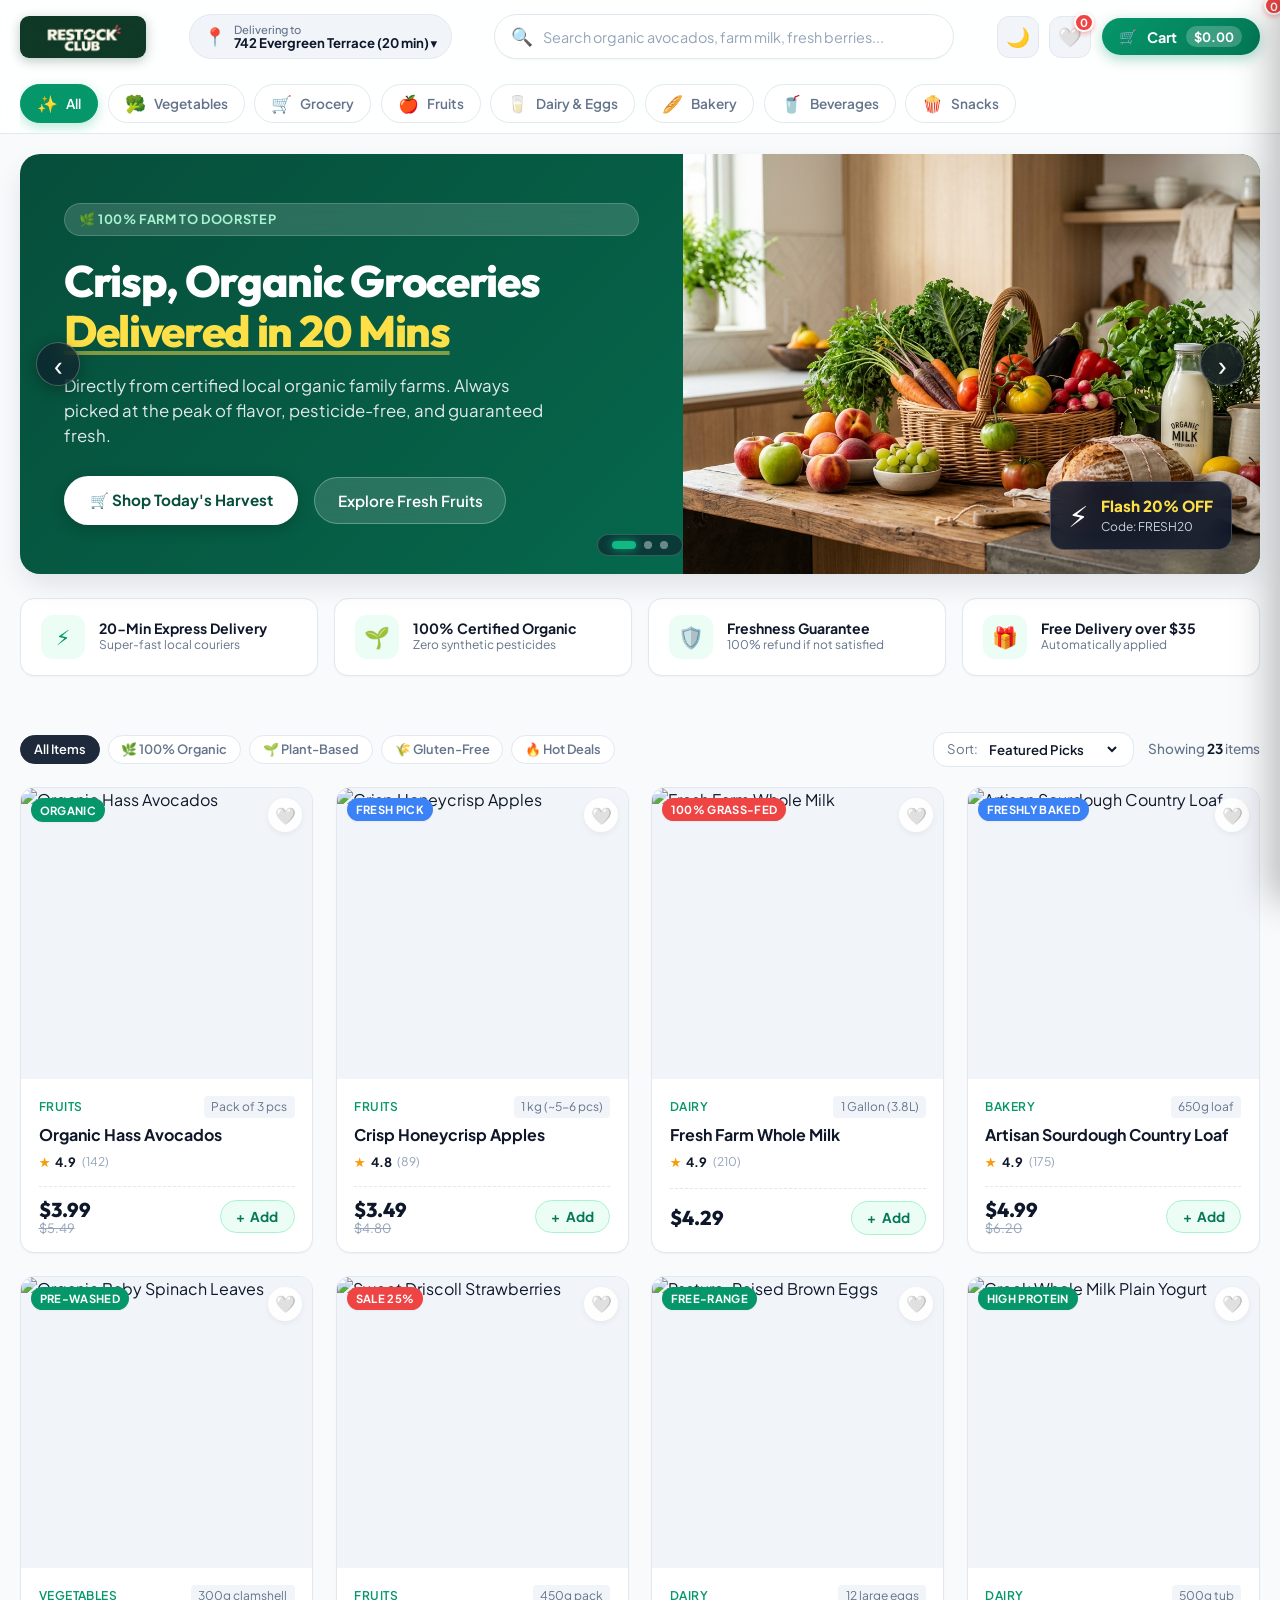
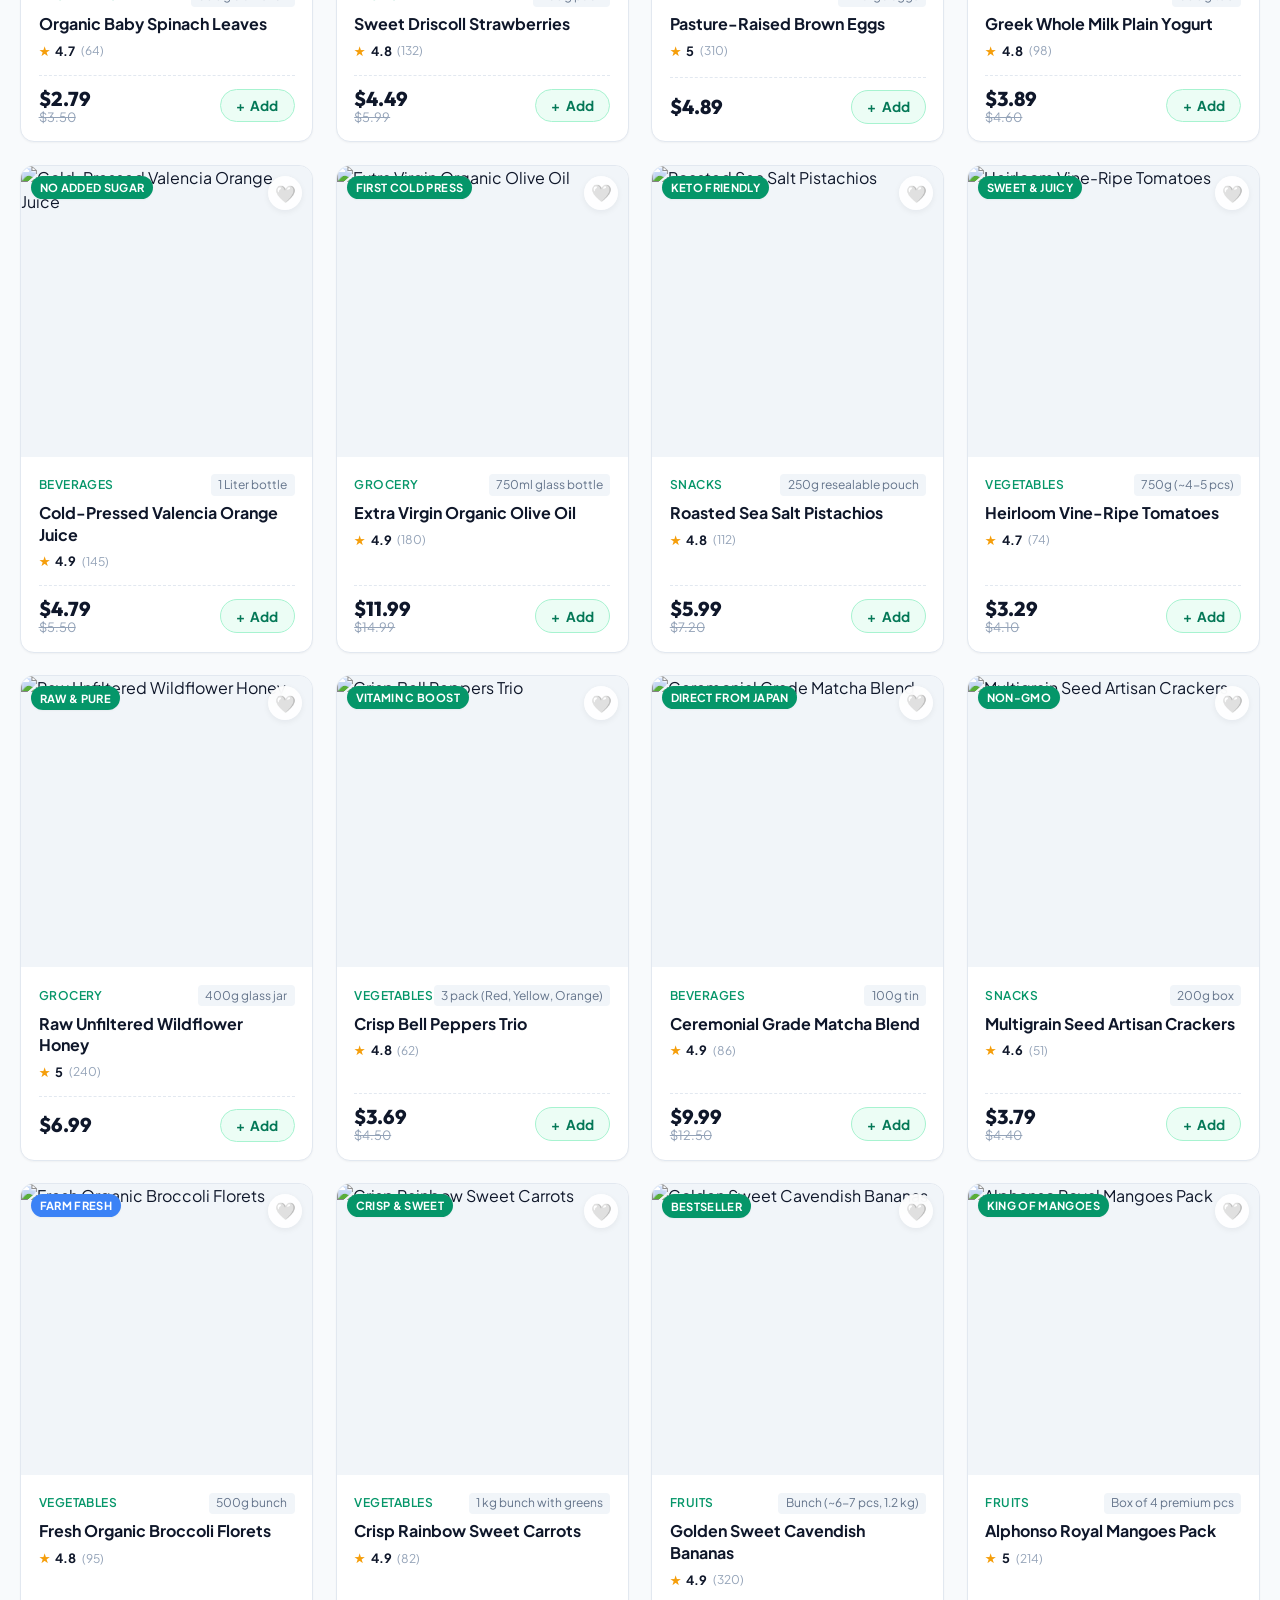
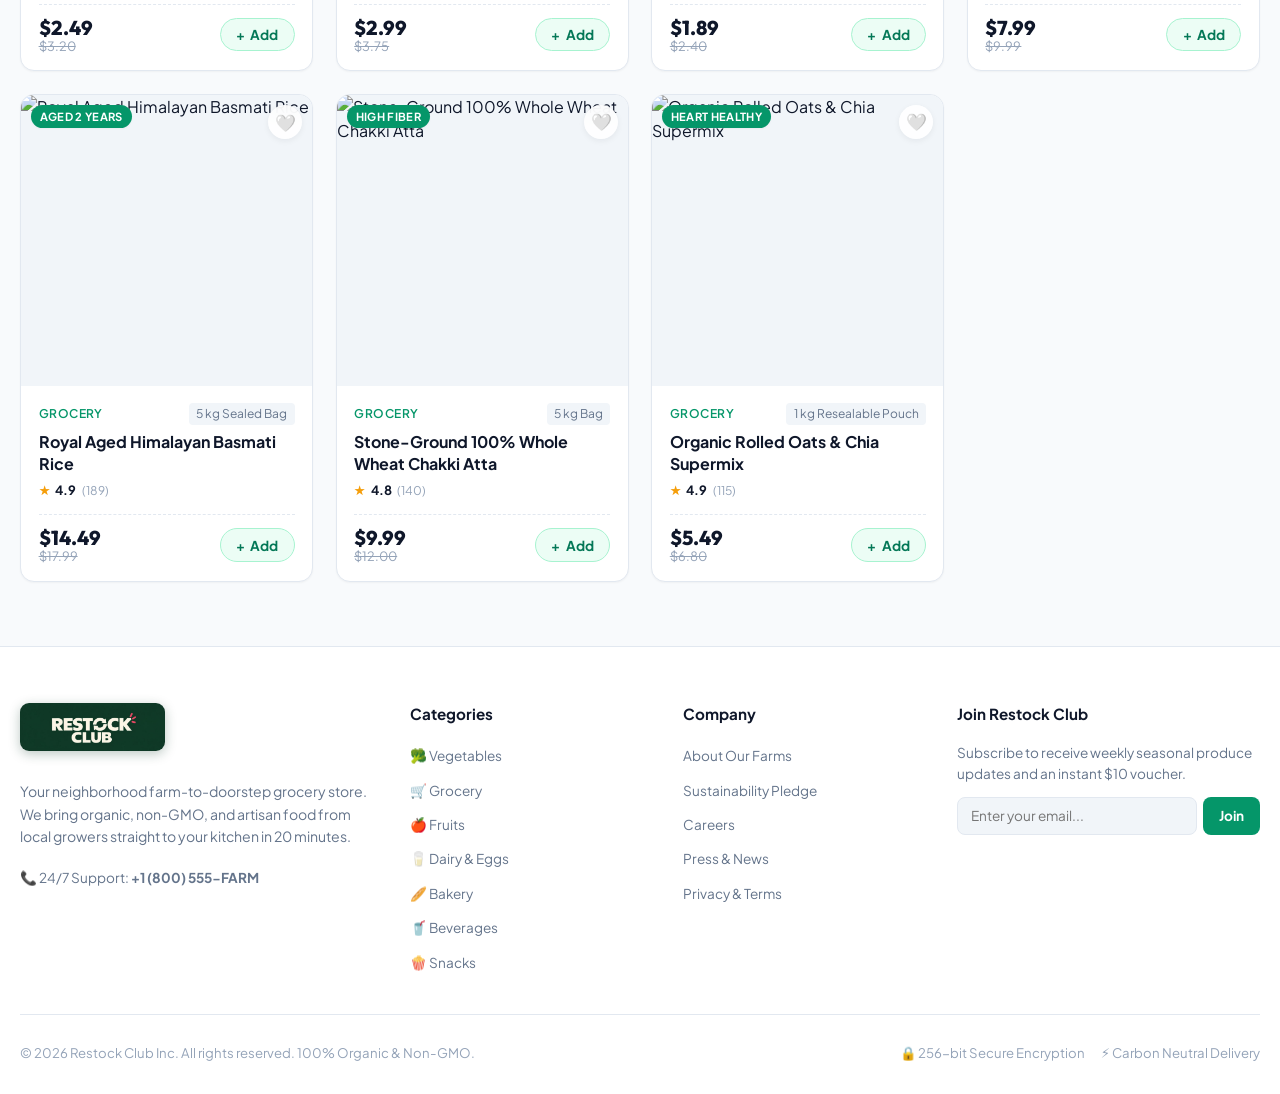
==== commit 79252395: "feat: remove limited offer announcement banner" ====
--- a/index.html
+++ b/index.html
@@ -15,11 +15,6 @@
 </head>
 <body>
 
-  <!-- 1. Top Announcement Bar -->
-  <aside class="announcement-bar">
-    <span class="badge-promo">⚡ Limited Offer</span>
-    <span>Use code <strong class="highlight">FRESH20</strong> for 20% off your entire order + Free delivery on orders over $35!</span>
-  </aside>
 
   <!-- 2. Sticky Header -->
   <header class="header-sticky">
--- a/style.css
+++ b/style.css
@@ -144,39 +144,8 @@
   padding: 0 1.25rem;
 }
 
-/* ==========================================================================
-   Announcement Bar
-   ========================================================================== */
 .announcement-bar {
-  background: linear-gradient(90deg, #0F3826 0%, #164e34 50%, #0d9488 100%);
-  color: #ffffff;
-  font-size: 0.825rem;
-  padding: 0.5rem 1rem;
-  display: flex;
-  align-items: center;
-  justify-content: center;
-  gap: 0.75rem;
-  text-align: center;
-  font-weight: 500;
-  letter-spacing: 0.01em;
-  position: relative;
-  z-index: 50;
-}
-
-.announcement-bar .badge-promo {
-  background: rgba(255, 255, 255, 0.22);
-  padding: 0.15rem 0.6rem;
-  border-radius: var(--radius-full);
-  font-weight: 700;
-  letter-spacing: 0.03em;
-  text-transform: uppercase;
-  font-size: 0.75rem;
-  backdrop-filter: blur(4px);
-}
-
-.announcement-bar .highlight {
-  color: #fef08a;
-  font-weight: 700;
+  display: none !important;
 }
 
 /* ==========================================================================
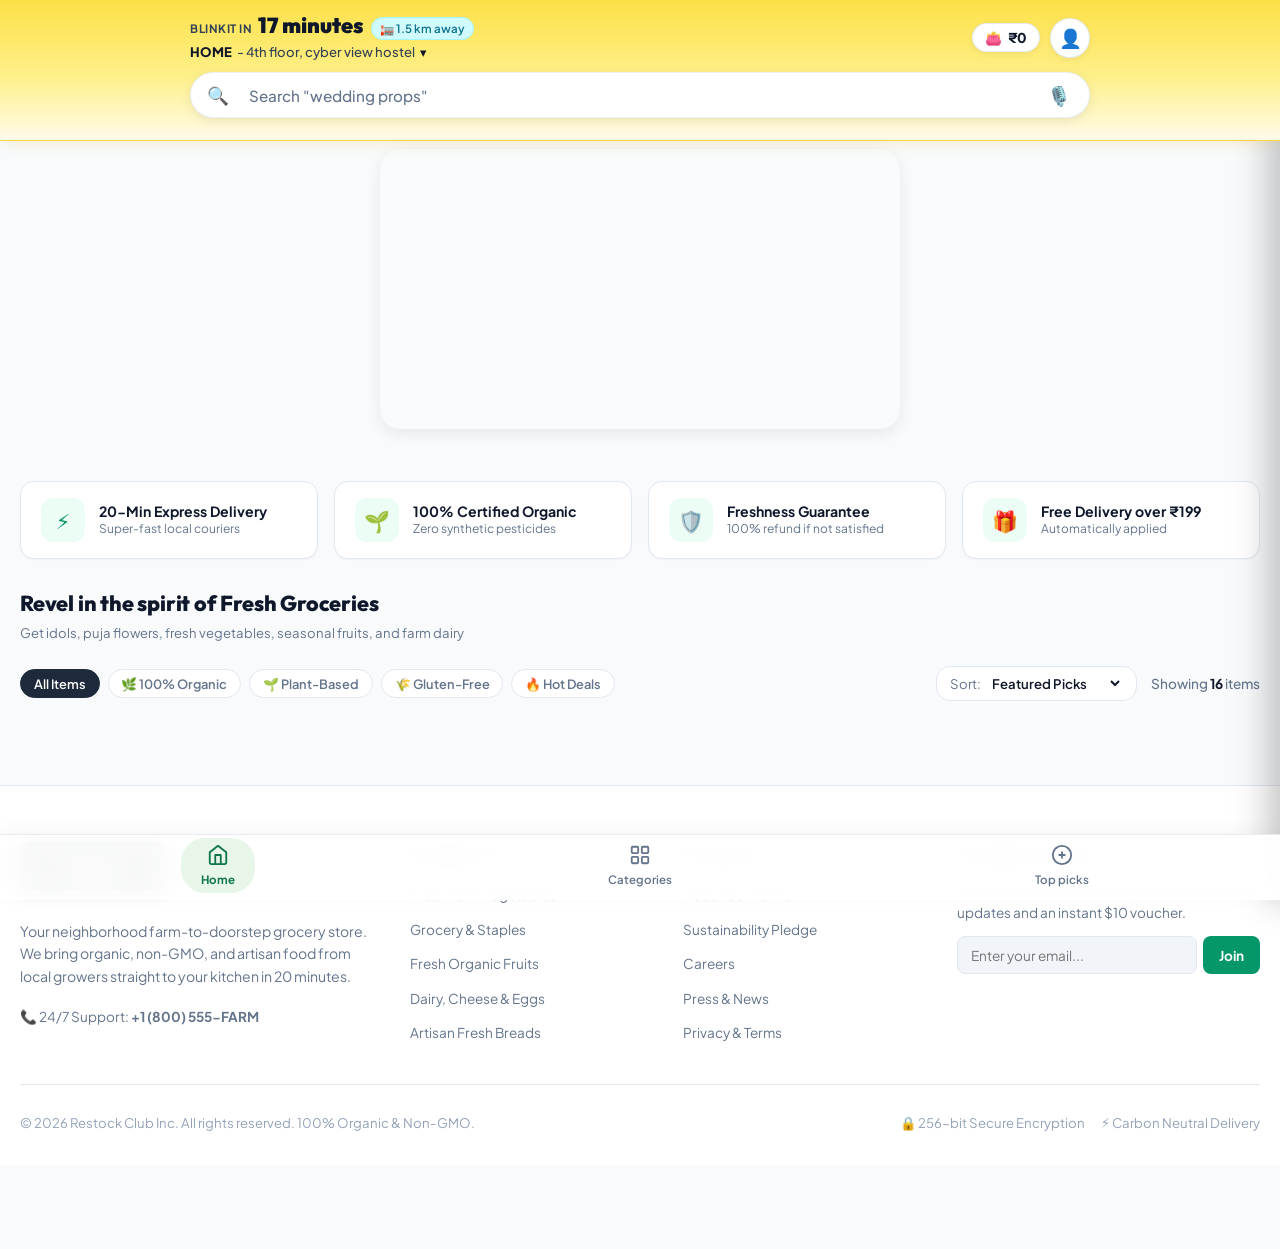
==== commit 547d2596: "v1" ====
--- a/index.html
+++ b/index.html
@@ -16,133 +16,75 @@
 <body>
 
 
-  <!-- 2. Sticky Header -->
-  <header class="header-sticky">
-    <div class="container">
-      <div class="header-main">
-        
-        <!-- Logo -->
-        <a href="#" class="brand-logo" title="Restock Club Home">
-          <img src="assets/logo.jpg" alt="Restock Club" class="brand-logo-img">
-        </a>
-
-        <!-- Location Dropdown -->
-        <div class="location-selector" title="Select Delivery Address">
-          <span class="loc-pin">📍</span>
-          <div class="loc-text">
-            <span class="loc-label">Delivering to</span>
-            <span class="loc-address">742 Evergreen Terrace (20 min) ▾</span>
-          </div>
-        </div>
-
-        <!-- Search Bar -->
-        <div class="search-wrapper">
-          <div class="search-input-group">
-            <span class="search-icon">🔍</span>
-            <input 
-              type="text" 
-              id="searchInput" 
-              class="search-input" 
-              placeholder="Search organic avocados, farm milk, fresh berries..." 
-              autocomplete="off"
-            />
-            <button id="searchClearBtn" class="search-clear-btn" title="Clear search">✕</button>
-          </div>
-        </div>
-
-        <!-- Actions -->
-        <div class="header-actions">
-          <!-- Theme Toggle -->
-          <button id="themeToggleBtn" class="btn-icon" onclick="toggleTheme()" title="Switch Light/Dark Mode">
-            🌙
+  <!-- 1. Blinkit-Style Signature Warm Header -->
+  <header class="blinkit-header" id="blinkitHeader">
+    <div class="header-container">
+      
+      <!-- Top Delivery Strip -->
+      <div class="delivery-strip">
+        <div class="delivery-info" onclick="openAddressModal()" title="Change Delivery Address">
+          <div class="delivery-time-row">
+            <span class="delivery-brand-label">Blinkit in</span>
+            <span class="delivery-time-val">17 minutes</span>
+            <span class="distance-pill">🏣 1.5 km away</span>
+          </div>
+          <div class="address-dropdown-row">
+            <span class="address-home-tag" id="currentAddressTag">HOME</span>
+            <span class="address-sub-text" id="currentAddressSub">- 4th floor, cyber view hostel</span>
+            <span class="address-chevron">▾</span>
+          </div>
+        </div>
+
+        <div class="header-right-tools">
+          <!-- Wallet Balance Pill -->
+          <button class="wallet-pill" onclick="showToast('Restock Wallet Balance: ₹0', '👛')" title="Restock Wallet">
+            <span class="wallet-icon">👛</span>
+            <span class="wallet-val">₹0</span>
           </button>
 
-          <!-- Wishlist Button -->
-          <button class="btn-icon" onclick="setTag('deals'); showToast('Showing top deals & favorites!', '⭐')" title="View Favorites">
-            🤍
-            <span id="headerFavCount" class="badge-count">0</span>
-          </button>
-
-          <!-- Cart Drawer Button -->
-          <button class="btn-cart" onclick="openCartDrawer()" title="View Shopping Cart">
-            <span>🛒</span>
-            <span class="cart-label">Cart</span>
-            <span id="headerCartCount" class="badge-count">0</span>
-            <span id="headerCartTotal" class="cart-total-pill">$0.00</span>
-          </button>
-        </div>
-
-      </div>
-
-      <!-- Category Filter Tabs Bar -->
-      <nav class="categories-nav" id="categoriesNav" aria-label="Grocery categories">
-        <button class="category-tab active" data-category="all" onclick="setCategory('all')">
-          <span class="tab-icon">✨</span> All
-        </button>
-        <button class="category-tab" data-category="vegetables" onclick="setCategory('vegetables')">
-          <span class="tab-icon">🥦</span> Vegetables
-        </button>
-        <button class="category-tab" data-category="grocery" onclick="setCategory('grocery')">
-          <span class="tab-icon">🛒</span> Grocery
-        </button>
-        <button class="category-tab" data-category="fruits" onclick="setCategory('fruits')">
-          <span class="tab-icon">🍎</span> Fruits
-        </button>
-        <button class="category-tab" data-category="dairy" onclick="setCategory('dairy')">
-          <span class="tab-icon">🥛</span> Dairy &amp; Eggs
-        </button>
-        <button class="category-tab" data-category="bakery" onclick="setCategory('bakery')">
-          <span class="tab-icon">🥖</span> Bakery
-        </button>
-        <button class="category-tab" data-category="beverages" onclick="setCategory('beverages')">
-          <span class="tab-icon">🥤</span> Beverages
-        </button>
-        <button class="category-tab" data-category="snacks" onclick="setCategory('snacks')">
-          <span class="tab-icon">🍿</span> Snacks
-        </button>
+          <!-- User Profile / Admin Link -->
+          <a href="admin.html" class="profile-avatar-btn" title="Admin Console">
+            <span class="profile-avatar-icon">👤</span>
+          </a>
+        </div>
+      </div>
+
+      <!-- Search Bar with Animated Rotating Placeholder & Mic -->
+      <div class="search-pill-wrap">
+        <span class="search-icon">🔍</span>
+        <input 
+          type="text" 
+          id="searchInput" 
+          class="search-pill-input" 
+          placeholder='Search "wedding props"' 
+          autocomplete="off"
+        />
+        <button id="searchClearBtn" class="search-clear-btn" style="display:none;" title="Clear search">✕</button>
+        <button class="mic-btn" onclick="triggerVoiceSearch()" title="Voice Search">🎙️</button>
+      </div>
+
+      <!-- Horizontal Category Icons Strip with Active Indicator -->
+      <nav class="blinkit-cat-strip" id="categoriesNav" aria-label="Quick Categories">
+        <!-- Rendered dynamically by app.js -->
       </nav>
+
     </div>
   </header>
 
-  <!-- 3. Main Content Container -->
-  <main class="container">
-
-    <!-- Hero Banner Section / Automated Carousel -->
+  <!-- 2. Main Content Container -->
+  <main class="container app-main-container">
+
+    <!-- Hero Banner Carousel Section (Fixed Uniform Dimensions) -->
     <section class="hero-section" id="heroSection">
       <div class="hero-carousel-wrap" id="heroCarouselWrap">
-        <!-- Slides Track rendered dynamically by app.js -->
         <div class="hero-slides-track" id="heroSlidesTrack">
-          <!-- Fallback initial slide before JS loads -->
-          <div class="hero-slide active" style="background: linear-gradient(135deg, #064e3b 0%, #065f46 45%, #047857 100%);">
-            <div class="hero-content">
-              <div class="hero-pill"><span>🌿</span> 100% Farm To Doorstep</div>
-              <h1 class="hero-title">Crisp, Organic Groceries <span>Delivered in 20 Mins</span></h1>
-              <p class="hero-subtitle">Directly from certified local organic family farms. Always picked at the peak of flavor, pesticide-free, and guaranteed fresh.</p>
-              <div class="hero-cta-group">
-                <a href="#groceries-heading" class="btn-hero-primary"><span>🛒</span> Shop Today's Harvest</a>
-                <button class="btn-hero-secondary" onclick="setCategory('fruits')">Explore Fresh Fruits</button>
-              </div>
-            </div>
-            <div class="hero-image-wrap">
-              <img src="assets/hero_banner.jpg" alt="Vibrant fresh organic groceries" class="hero-image" />
-              <div class="hero-floating-badge">
-                <div class="floating-badge-icon">⚡</div>
-                <div class="floating-badge-text">
-                  <h4>Flash 20% OFF</h4>
-                  <p>Code: <strong>FRESH20</strong></p>
-                </div>
-              </div>
-            </div>
-          </div>
-        </div>
-
-        <!-- Carousel Navigation Arrows -->
+          <!-- Rendered dynamically by app.js -->
+        </div>
         <button class="carousel-btn prev" onclick="prevHeroSlide()" aria-label="Previous Slide">‹</button>
         <button class="carousel-btn next" onclick="nextHeroSlide()" aria-label="Next Slide">›</button>
-
-        <!-- Carousel Indicators / Dots -->
-        <div class="carousel-dots-wrap" id="heroCarouselDots"></div>
-      </div>
+      </div>
+      <div class="carousel-dots-wrap" id="heroCarouselDots"></div>
+    </section>
 
       <!-- Value Props Strip -->
       <div class="features-strip">
@@ -170,12 +112,17 @@
         <div class="feature-item">
           <div class="feature-icon-box">🎁</div>
           <div>
-            <h3 class="feature-title">Free Delivery over $35</h3>
+            <h3 class="feature-title">Free Delivery over ₹199</h3>
             <p class="feature-sub">Automatically applied</p>
           </div>
         </div>
       </div>
-    </section>
+
+    <!-- Curated Section Heading (Matching Blinkit "Revel in the spirit of Navratri") -->
+    <div class="blinkit-section-header">
+      <h3 class="blinkit-heading-title" id="blinkitHeadingTitle">Revel in the spirit of Fresh Groceries</h3>
+      <p class="blinkit-heading-sub" id="blinkitHeadingSub">Get idols, puja flowers, fresh vegetables, seasonal fruits, and farm dairy</p>
+    </div>
 
     <!-- Controls Bar (Dietary Tags & Sort) -->
     <section class="controls-section" id="groceries-heading">
@@ -356,6 +303,129 @@
     </div>
   </footer>
 
+  <!-- Floating Blinkit "View Cart" Capsule Bar -->
+  <aside class="floating-cart-bar" id="floatingCartBar" style="display: none;" onclick="openCartDrawer()" aria-label="View Shopping Cart">
+    <div class="cart-bar-left">
+      <div class="cart-bar-thumb-wrap" id="cartBarThumbWrap">
+        <img src="" alt="Cart preview" id="cartBarThumb" class="cart-bar-thumb" />
+      </div>
+      <div class="cart-bar-info">
+        <span class="cart-bar-title">View cart</span>
+        <span class="cart-bar-sub" id="cartBarSub">0 Items</span>
+      </div>
+    </div>
+    <div class="cart-bar-right">
+      <div class="cart-bar-arrow-circle">
+        <span class="cart-bar-arrow">›</span>
+      </div>
+    </div>
+  </aside>
+
+  <!-- Bottom Blinkit-Style Navigation Dock -->
+  <nav class="bottom-app-nav" id="bottomAppNav" aria-label="App Navigation">
+    <button class="nav-tab active" id="navTabHome" onclick="switchNavTab('home')" title="Home">
+      <div class="nav-icon-wrap">
+        <svg class="nav-tab-icon" width="22" height="22" viewBox="0 0 24 24" fill="none" stroke="currentColor" stroke-width="2" stroke-linecap="round" stroke-linejoin="round">
+          <path d="M3 9l9-7 9 7v11a2 2 0 0 1-2 2H5a2 2 0 0 1-2-2z"></path>
+          <polyline points="9 22 9 12 15 12 15 22"></polyline>
+        </svg>
+      </div>
+      <span class="nav-label">Home</span>
+    </button>
+    
+    <button class="nav-tab" id="navTabCategories" onclick="scrollToCategories()" title="Categories">
+      <div class="nav-icon-wrap">
+        <svg class="nav-tab-icon" width="22" height="22" viewBox="0 0 24 24" fill="none" stroke="currentColor" stroke-width="2" stroke-linecap="round" stroke-linejoin="round">
+          <rect x="3" y="3" width="7" height="7" rx="1"></rect>
+          <rect x="14" y="3" width="7" height="7" rx="1"></rect>
+          <rect x="14" y="14" width="7" height="7" rx="1"></rect>
+          <rect x="3" y="14" width="7" height="7" rx="1"></rect>
+        </svg>
+      </div>
+      <span class="nav-label">Categories</span>
+    </button>
+
+    <button class="nav-tab" id="navTabTopPicks" onclick="filterTopPicks()" title="Top picks">
+      <div class="nav-icon-wrap">
+        <svg class="nav-tab-icon" width="22" height="22" viewBox="0 0 24 24" fill="none" stroke="currentColor" stroke-width="2" stroke-linecap="round" stroke-linejoin="round">
+          <circle cx="12" cy="12" r="10"></circle>
+          <path d="M9 12h6"></path>
+          <path d="M12 9v6"></path>
+        </svg>
+      </div>
+      <span class="nav-label">Top picks</span>
+    </button>
+  </nav>
+
+  <!-- Bottom Sheet: Address Selection Modal -->
+  <div id="addressModal" class="bottom-sheet-modal" style="display: none;" onclick="closeAddressModal()">
+    <div class="sheet-content" onclick="event.stopPropagation()">
+      <div class="sheet-handle"></div>
+      <div class="sheet-header">
+        <div>
+          <h3 class="sheet-title">Select Delivery Address</h3>
+          <p class="sheet-sub">Express delivery in 12–17 minutes to your doorstep</p>
+        </div>
+        <button class="btn-sheet-close" onclick="closeAddressModal()">✕</button>
+      </div>
+      <div class="address-options-list">
+        <div class="address-option active" id="addrOptHome" onclick="selectAddress('HOME', '4th floor, cyber view hostel')">
+          <div class="addr-icon-box">🏠</div>
+          <div class="addr-details">
+            <div class="addr-tag-row">
+              <strong>HOME</strong>
+              <span class="badge-addr-active">CURRENT</span>
+            </div>
+            <span class="addr-line">4th floor, cyber view hostel, HITEC City, Hyderabad</span>
+            <span class="addr-eta">⚡ 17 mins delivery</span>
+          </div>
+          <span class="addr-radio">●</span>
+        </div>
+
+        <div class="address-option" id="addrOptWork" onclick="selectAddress('WORK', 'Mindspace Tower 12B, 8th floor')">
+          <div class="addr-icon-box">🏢</div>
+          <div class="addr-details">
+            <div class="addr-tag-row">
+              <strong>WORK</strong>
+            </div>
+            <span class="addr-line">Mindspace Tech Park, Tower 12B, 8th floor, Madhapur</span>
+            <span class="addr-eta">⚡ 12 mins delivery</span>
+          </div>
+          <span class="addr-radio">○</span>
+        </div>
+
+        <div class="address-option" id="addrOptParents" onclick="selectAddress('PARENTS', 'Villa 42, Green Meadows')">
+          <div class="addr-icon-box">🏡</div>
+          <div class="addr-details">
+            <div class="addr-tag-row">
+              <strong>PARENTS</strong>
+            </div>
+            <span class="addr-line">Villa 42, Green Meadows, Jubilee Hills</span>
+            <span class="addr-eta">⚡ 22 mins delivery</span>
+          </div>
+          <span class="addr-radio">○</span>
+        </div>
+      </div>
+    </div>
+  </div>
+
+  <!-- Bottom Sheet: Order Again Modal -->
+  <div id="orderAgainModal" class="bottom-sheet-modal" style="display: none;" onclick="closeOrderAgainModal()">
+    <div class="sheet-content" onclick="event.stopPropagation()">
+      <div class="sheet-handle"></div>
+      <div class="sheet-header">
+        <div>
+          <h3 class="sheet-title">Order Again</h3>
+          <p class="sheet-sub">Your frequently ordered favorites</p>
+        </div>
+        <button class="btn-sheet-close" onclick="closeOrderAgainModal()">✕</button>
+      </div>
+      <div class="order-again-list" id="orderAgainList">
+        <!-- Rendered dynamically by app.js -->
+      </div>
+    </div>
+  </div>
+
   <script src="supabase-client.js"></script>
   <script src="app.js"></script>
 </body>
--- a/style.css
+++ b/style.css
@@ -450,17 +450,27 @@
    Hero Section & Carousel
    ========================================================================== */
 .hero-section {
-  padding: 1.25rem 0 2rem 0;
+  padding: 0.5rem 0 0.25rem 0;
+  display: flex;
+  flex-direction: column;
+  align-items: center;
+  width: 100%;
 }
 
 .hero-carousel-wrap {
   position: relative;
-  border-radius: var(--radius-lg);
+  width: calc(100% - 28px);
+  max-width: 520px;
+  aspect-ratio: 16 / 9;
+  height: auto;
+  min-height: unset;
+  max-height: 280px;
+  margin: 0 auto;
+  border-radius: 20px;
   overflow: hidden;
-  box-shadow: var(--shadow-lg);
-  height: 420px;
-  min-height: 420px;
-  max-height: 420px;
+  box-shadow: 0 4px 16px rgba(0, 0, 0, 0.08);
+  background: #f8fafc;
+  touch-action: pan-y;
 }
 
 .hero-slides-track {
@@ -468,6 +478,7 @@
   width: 100%;
   height: 100%;
   overflow: hidden;
+  border-radius: inherit;
 }
 
 .hero-slide {
@@ -475,15 +486,10 @@
   inset: 0;
   width: 100%;
   height: 100%;
-  display: grid;
-  grid-template-columns: 1.15fr 1fr;
-  grid-template-rows: 100%;
-  align-items: stretch;
-  color: white;
   opacity: 0;
   visibility: hidden;
-  transform: translateX(25px);
-  transition: opacity 0.6s cubic-bezier(0.4, 0, 0.2, 1), transform 0.6s cubic-bezier(0.4, 0, 0.2, 1), visibility 0.6s ease;
+  transition: opacity 0.3s ease;
+  border-radius: inherit;
   overflow: hidden;
   z-index: 1;
 }
@@ -491,12 +497,32 @@
 .hero-slide.active {
   opacity: 1;
   visibility: visible;
-  transform: translateX(0);
   z-index: 2;
-  position: absolute;
-  inset: 0;
+}
+
+.hero-slide-link {
+  display: block;
   width: 100%;
   height: 100%;
+  position: relative;
+  cursor: pointer;
+  text-decoration: none;
+  border-radius: inherit;
+  overflow: hidden;
+}
+
+.hero-banner-img {
+  width: 100%;
+  height: 100%;
+  object-fit: cover;
+  object-position: center;
+  display: block;
+  border-radius: inherit;
+  transition: transform 0.4s ease;
+}
+
+.hero-slide:hover .hero-banner-img {
+  transform: scale(1.02);
 }
 
 .carousel-btn {
@@ -504,65 +530,74 @@
   top: 50%;
   transform: translateY(-50%);
   z-index: 10;
-  width: 44px;
-  height: 44px;
+  width: 34px;
+  height: 34px;
   border-radius: 50%;
-  background: rgba(15, 23, 42, 0.65);
-  backdrop-filter: blur(10px);
-  border: 1px solid rgba(255, 255, 255, 0.25);
+  background: rgba(15, 23, 42, 0.45);
+  backdrop-filter: blur(8px);
+  border: 1px solid rgba(255, 255, 255, 0.3);
   color: #ffffff;
-  font-size: 1.8rem;
+  font-size: 1.4rem;
   display: flex;
   align-items: center;
   justify-content: center;
   cursor: pointer;
-  transition: all 0.25s cubic-bezier(0.4, 0, 0.2, 1);
-  box-shadow: 0 4px 15px rgba(0,0,0,0.3);
+  transition: all 0.25s ease;
+  box-shadow: 0 2px 10px rgba(0,0,0,0.25);
   padding: 0;
   line-height: 1;
-}
+  opacity: 0;
+}
+
+.hero-carousel-wrap:hover .carousel-btn {
+  opacity: 0.9;
+}
+
 .carousel-btn:hover {
-  background: var(--primary);
-  border-color: rgba(255, 255, 255, 0.6);
-  transform: translateY(-50%) scale(1.12);
-  box-shadow: 0 6px 20px rgba(16, 185, 129, 0.45);
-}
-.carousel-btn.prev { left: 16px; }
-.carousel-btn.next { right: 16px; }
+  background: rgba(15, 23, 42, 0.85);
+  transform: translateY(-50%) scale(1.1);
+  opacity: 1 !important;
+}
+
+.carousel-btn.prev { left: 10px; }
+.carousel-btn.next { right: 10px; }
 
 .carousel-dots-wrap {
-  position: absolute;
-  bottom: 18px;
-  left: 50%;
-  transform: translateX(-50%);
-  z-index: 10;
-  display: flex;
-  align-items: center;
-  gap: 8px;
-  background: rgba(15, 23, 42, 0.55);
-  backdrop-filter: blur(12px);
-  padding: 6px 14px;
-  border-radius: 99px;
-  border: 1px solid rgba(255, 255, 255, 0.18);
-}
+  position: static;
+  transform: none;
+  display: flex;
+  align-items: center;
+  justify-content: center;
+  gap: 6px;
+  margin: 10px auto 14px auto;
+  padding: 0;
+  background: transparent;
+  backdrop-filter: none;
+  border: none;
+  z-index: 5;
+}
+
 .carousel-dot {
-  width: 8px;
-  height: 8px;
+  width: 6px;
+  height: 6px;
   border-radius: 50%;
-  background: rgba(255, 255, 255, 0.4);
+  background: #D1D5DB;
   border: none;
   cursor: pointer;
   padding: 0;
-  transition: all 0.35s ease;
-}
+  transition: all 0.3s cubic-bezier(0.4, 0, 0.2, 1);
+}
+
 .carousel-dot:hover {
-  background: rgba(255, 255, 255, 0.85);
-}
+  background: #9CA3AF;
+}
+
 .carousel-dot.active {
-  width: 24px;
-  border-radius: 12px;
-  background: #10b981;
-  box-shadow: 0 0 10px rgba(16, 185, 129, 0.8);
+  width: 22px;
+  height: 6px;
+  border-radius: 9999px;
+  background: #0f764a;
+  box-shadow: none;
 }
 
 .hero-card {
@@ -2123,33 +2158,13 @@
    ========================================================================== */
 @media (max-width: 992px) {
   .hero-carousel-wrap {
-    height: 520px;
-    min-height: 520px;
-    max-height: 520px;
-  }
-  .hero-card,
-  .hero-slide {
-    grid-template-columns: 1fr;
-    grid-template-rows: 1fr 220px;
-    text-align: center;
-    height: 100%;
-  }
-  .hero-content {
-    padding: 1.75rem 1.5rem;
-    align-items: center;
-    justify-content: center;
-  }
-  .hero-cta-group {
-    justify-content: center;
-  }
-  .hero-image-wrap {
-    height: 220px;
-    max-height: 220px;
-  }
-  .hero-image {
-    width: 100%;
-    height: 100%;
-    object-fit: cover;
+    width: calc(100% - 32px);
+    max-width: 480px;
+    height: auto;
+    min-height: unset;
+    max-height: 270px;
+    aspect-ratio: 16 / 9;
+    margin: 0 auto;
   }
   .features-strip {
     grid-template-columns: repeat(2, 1fr);
@@ -2179,18 +2194,17 @@
     display: none;
   }
   .hero-carousel-wrap {
-    height: 480px;
-    min-height: 480px;
-    max-height: 480px;
+    width: calc(100% - 24px) !important;
+    max-width: 440px !important;
+    height: auto !important;
+    min-height: unset !important;
+    max-height: 245px !important;
+    aspect-ratio: 16 / 9 !important;
+    border-radius: 18px !important;
+    margin: 0 auto !important;
   }
-  .hero-slide {
-    grid-template-columns: 1fr;
-    grid-template-rows: 1fr 170px;
-    height: 100%;
-  }
-  .hero-image-wrap {
-    height: 170px;
-    max-height: 170px;
+  .carousel-btn {
+    display: none !important;
   }
   .features-strip {
     grid-template-columns: 1fr;
@@ -2214,4 +2228,929 @@
     -webkit-box-orient: vertical;
     overflow: hidden;
   }
-}
+  .products-grid {
+    grid-template-columns: repeat(2, 1fr) !important;
+    gap: 10px !important;
+  }
+  .product-card .card-body {
+    padding: 0.65rem 0.5rem;
+  }
+  .product-card .card-title {
+    font-size: 0.84rem;
+    line-height: 1.25;
+    margin-bottom: 0.25rem;
+    min-height: 2.5em;
+  }
+  .product-card .current-price {
+    font-size: 0.95rem;
+  }
+  .btn-add-cart {
+    padding: 5px 12px !important;
+    font-size: 0.78rem !important;
+  }
+  .card-footer {
+    flex-wrap: wrap;
+    gap: 6px;
+  }
+}
+
+/* ==========================================================================
+   Blinkit Quick-Commerce Mobile Interface System
+   ========================================================================== */
+
+body {
+  padding-bottom: 84px !important;
+}
+
+/* 1. Blinkit Signature Golden Header */
+.blinkit-header {
+  background: linear-gradient(180deg, #FDE047 0%, #FEF08A 55%, #FFFBEB 100%);
+  padding: 14px 1rem 4px 1rem;
+  border-bottom: 1px solid rgba(234, 179, 8, 0.2);
+  position: sticky;
+  top: 0;
+  z-index: 800;
+  box-shadow: 0 4px 15px -3px rgba(234, 179, 8, 0.22);
+}
+
+.blinkit-header .header-container {
+  max-width: 900px;
+  margin: 0 auto;
+}
+
+/* Delivery Row */
+.delivery-strip {
+  display: flex;
+  align-items: center;
+  justify-content: space-between;
+  gap: 12px;
+}
+
+.delivery-info {
+  cursor: pointer;
+  user-select: none;
+  transition: opacity 0.15s ease;
+}
+
+.delivery-info:hover {
+  opacity: 0.9;
+}
+
+.delivery-time-row {
+  display: flex;
+  align-items: baseline;
+  gap: 6px;
+  flex-wrap: wrap;
+}
+
+.delivery-brand-label {
+  font-size: 0.72rem;
+  font-weight: 700;
+  color: #334155;
+  text-transform: uppercase;
+  letter-spacing: 0.5px;
+}
+
+.delivery-time-val {
+  font-family: var(--font-display);
+  font-size: 1.35rem;
+  font-weight: 900;
+  color: #0f172a;
+  line-height: 1.1;
+}
+
+.distance-pill {
+  display: inline-flex;
+  align-items: center;
+  gap: 4px;
+  font-size: 0.72rem;
+  font-weight: 600;
+  padding: 2px 8px;
+  border-radius: 9999px;
+  background: #cffafe;
+  color: #0e7490;
+  border: 1px solid #a5f3fc;
+  margin-left: 2px;
+}
+
+.address-dropdown-row {
+  display: flex;
+  align-items: center;
+  gap: 5px;
+  font-size: 0.82rem;
+  margin-top: 2px;
+}
+
+.address-home-tag {
+  font-weight: 800;
+  color: #0f172a;
+}
+
+.address-sub-text {
+  color: #334155;
+  font-weight: 500;
+  white-space: nowrap;
+  overflow: hidden;
+  text-overflow: ellipsis;
+  max-width: 200px;
+}
+
+.address-chevron {
+  font-size: 0.8rem;
+  color: #0f172a;
+  font-weight: bold;
+}
+
+/* Right tools: Wallet & Profile */
+.header-right-tools {
+  display: flex;
+  align-items: center;
+  gap: 10px;
+}
+
+.wallet-pill {
+  background: #ffffff;
+  border: 1px solid rgba(226, 232, 240, 0.9);
+  border-radius: 9999px;
+  padding: 5px 12px;
+  display: inline-flex;
+  align-items: center;
+  gap: 6px;
+  box-shadow: 0 2px 6px rgba(0, 0, 0, 0.06);
+  font-weight: 800;
+  font-size: 0.85rem;
+  color: #0f172a;
+  cursor: pointer;
+  transition: transform 0.15s ease;
+}
+
+.wallet-pill:hover {
+  transform: translateY(-1px);
+}
+
+.profile-avatar-btn {
+  width: 40px;
+  height: 40px;
+  border-radius: 50%;
+  background: #ffffff;
+  border: 1px solid rgba(226, 232, 240, 0.9);
+  display: flex;
+  align-items: center;
+  justify-content: center;
+  box-shadow: 0 2px 6px rgba(0, 0, 0, 0.06);
+  font-size: 1.15rem;
+  cursor: pointer;
+  transition: transform 0.15s ease;
+}
+
+.profile-avatar-btn:hover {
+  transform: scale(1.05);
+}
+
+/* Search Bar Pill */
+.search-pill-wrap {
+  background: #ffffff;
+  border-radius: 9999px;
+  padding: 9px 16px;
+  display: flex;
+  align-items: center;
+  gap: 10px;
+  box-shadow: 0 3px 12px rgba(0, 0, 0, 0.08);
+  margin-top: 10px;
+  border: 1px solid rgba(226, 232, 240, 0.7);
+}
+
+.search-icon {
+  font-size: 1.1rem;
+  color: #64748b;
+}
+
+.search-pill-input {
+  flex: 1;
+  border: none;
+  outline: none;
+  font-size: 0.95rem;
+  font-weight: 500;
+  color: #0f172a;
+  background: transparent;
+}
+
+.search-pill-input::placeholder {
+  color: #64748b;
+  font-weight: 500;
+  transition: opacity 0.25s ease;
+}
+
+.mic-btn {
+  background: transparent;
+  border: none;
+  font-size: 1.2rem;
+  cursor: pointer;
+  padding: 0 2px;
+  transition: transform 0.15s ease;
+}
+
+.mic-btn:hover {
+  transform: scale(1.15);
+}
+
+/* Category Strip */
+.blinkit-cat-strip {
+  display: flex;
+  align-items: center;
+  gap: 16px;
+  overflow-x: auto;
+  padding: 12px 4px 6px 4px;
+  -webkit-overflow-scrolling: touch;
+  scrollbar-width: none;
+}
+
+.blinkit-cat-strip::-webkit-scrollbar {
+  display: none;
+}
+
+.blinkit-cat-item {
+  display: flex;
+  flex-direction: column;
+  align-items: center;
+  gap: 4px;
+  min-width: 58px;
+  background: none;
+  border: none;
+  cursor: pointer;
+  position: relative;
+  padding-bottom: 8px;
+  user-select: none;
+}
+
+.cat-item-icon-box {
+  width: 40px;
+  height: 40px;
+  border-radius: 50%;
+  display: flex;
+  align-items: center;
+  justify-content: center;
+  font-size: 1.35rem;
+  transition: transform 0.15s ease;
+}
+
+.blinkit-cat-item:hover .cat-item-icon-box {
+  transform: translateY(-2px);
+}
+
+.cat-item-name {
+  font-size: 0.78rem;
+  font-weight: 600;
+  color: #334155;
+  white-space: nowrap;
+}
+
+.blinkit-cat-item.active .cat-item-name {
+  color: #0f172a;
+  font-weight: 800;
+}
+
+/* Active Underline Indicator */
+.blinkit-cat-item.active::after {
+  content: '';
+  position: absolute;
+  bottom: 0;
+  left: 15%;
+  right: 15%;
+  height: 3.5px;
+  background: #0f172a;
+  border-radius: 9999px;
+}
+
+/* 2. Festive Showcase Banner Section */
+.festive-banner-section {
+  margin: 1.25rem 0 0.75rem 0;
+}
+
+.festive-card {
+  background: linear-gradient(135deg, #FEF08A 0%, #FDE047 40%, #FACC15 100%);
+  border-radius: 20px;
+  padding: 16px 14px 18px 14px;
+  box-shadow: 0 10px 25px -4px rgba(234, 179, 8, 0.28);
+  position: relative;
+  overflow: hidden;
+  border: 1px solid rgba(234, 179, 8, 0.4);
+}
+
+.festive-card-header {
+  display: flex;
+  align-items: center;
+  justify-content: center;
+  gap: 14px;
+  margin-bottom: 14px;
+  text-align: center;
+}
+
+.festive-decor-left,
+.festive-decor-right {
+  font-size: 1.6rem;
+  filter: drop-shadow(0 2px 4px rgba(0,0,0,0.15));
+}
+
+.festive-title-wrap {
+  display: flex;
+  flex-direction: column;
+  align-items: center;
+}
+
+.festive-pre-title {
+  font-size: 0.72rem;
+  font-weight: 800;
+  color: #854d0e;
+  letter-spacing: 2.5px;
+  text-transform: uppercase;
+}
+
+.festive-main-title {
+  font-family: var(--font-display);
+  font-size: 1.45rem;
+  font-weight: 900;
+  color: #991b1b;
+  letter-spacing: 1px;
+  margin: 0;
+  line-height: 1.1;
+  text-shadow: 0 1px 2px rgba(255, 255, 255, 0.6);
+}
+
+.festive-tiles-grid {
+  display: grid;
+  grid-template-columns: repeat(3, 1fr);
+  gap: 10px;
+}
+
+.festive-tile {
+  background: #ffffff;
+  border-radius: 14px;
+  padding: 8px 4px;
+  display: flex;
+  flex-direction: column;
+  align-items: center;
+  text-align: center;
+  cursor: pointer;
+  box-shadow: 0 3px 10px rgba(0, 0, 0, 0.05);
+  border: 1px solid rgba(254, 240, 138, 0.8);
+  transition: transform 0.15s ease, box-shadow 0.15s ease;
+}
+
+.festive-tile:hover {
+  transform: translateY(-2px);
+  box-shadow: 0 6px 14px rgba(0, 0, 0, 0.09);
+}
+
+.tile-title {
+  font-size: 0.72rem;
+  font-weight: 800;
+  color: #7f1d1d;
+  line-height: 1.15;
+  margin-bottom: 5px;
+  white-space: nowrap;
+  letter-spacing: -0.3px;
+  overflow: hidden;
+  text-overflow: ellipsis;
+  width: 100%;
+}
+
+.tile-img-box {
+  position: relative;
+  width: 76px;
+  height: 76px;
+  border-radius: 10px;
+  overflow: hidden;
+  background: #f8fafc;
+  display: flex;
+  align-items: center;
+  justify-content: center;
+  margin-bottom: 4px;
+}
+
+.tile-img {
+  width: 100%;
+  height: 100%;
+  object-fit: cover;
+}
+
+.tile-price-tag {
+  position: absolute;
+  bottom: 3px;
+  right: 3px;
+  background: #dc2626;
+  color: #ffffff;
+  font-size: 0.68rem;
+  font-weight: 800;
+  padding: 1px 6px;
+  border-radius: 4px;
+  box-shadow: 0 1px 3px rgba(0,0,0,0.25);
+}
+
+.tile-sub {
+  font-size: 0.68rem;
+  color: #64748b;
+  font-weight: 600;
+}
+
+/* 3. Blinkit Curated Section Header */
+.blinkit-section-header {
+  margin: 1.75rem 0 0.75rem 0;
+}
+
+.blinkit-heading-title {
+  font-family: var(--font-display);
+  font-size: 1.35rem;
+  font-weight: 800;
+  color: #0f172a;
+  letter-spacing: -0.2px;
+}
+
+.blinkit-heading-sub {
+  font-size: 0.82rem;
+  color: #64748b;
+  margin-top: 3px;
+}
+
+/* Product Card Delivery Badge */
+.blinkit-delivery-tag {
+  display: inline-flex;
+  align-items: center;
+  gap: 3px;
+  font-size: 0.68rem;
+  font-weight: 700;
+  padding: 2px 6px;
+  border-radius: 4px;
+  background: #f1f5f9;
+  color: #475569;
+  margin-bottom: 6px;
+  width: fit-content;
+}
+
+.blinkit-off-tag {
+  font-size: 0.68rem;
+  font-weight: 800;
+  color: #2563eb;
+  background: #eff6ff;
+  padding: 2px 6px;
+  border-radius: 4px;
+  display: inline-block;
+  margin-bottom: 4px;
+}
+
+/* Crisp Blinkit-style "+ ADD" Button */
+.btn-add-cart {
+  background: #ffffff !important;
+  border: 1.5px solid #059669 !important;
+  color: #059669 !important;
+  font-weight: 800 !important;
+  border-radius: 8px !important;
+  padding: 6px 16px !important;
+  font-size: 0.85rem !important;
+  text-transform: uppercase !important;
+  letter-spacing: 0.5px !important;
+  box-shadow: 0 2px 6px rgba(5, 150, 105, 0.12) !important;
+  transition: all 0.15s ease !important;
+}
+
+.btn-add-cart:hover {
+  background: #059669 !important;
+  color: #ffffff !important;
+  box-shadow: 0 4px 10px rgba(5, 150, 105, 0.25) !important;
+}
+
+.quantity-stepper {
+  background: #059669 !important;
+  color: #ffffff !important;
+  border-radius: 8px !important;
+  font-weight: 800 !important;
+  display: inline-flex !important;
+  align-items: center !important;
+  gap: 8px !important;
+  padding: 4px 8px !important;
+}
+
+.stepper-btn {
+  color: #ffffff !important;
+  font-size: 1rem !important;
+  font-weight: 800 !important;
+  width: 22px !important;
+  height: 22px !important;
+  display: flex !important;
+  align-items: center !important;
+  justify-content: center !important;
+  border-radius: 4px !important;
+  background: rgba(255, 255, 255, 0.2) !important;
+}
+
+.stepper-btn:hover {
+  background: rgba(255, 255, 255, 0.35) !important;
+}
+
+.stepper-count {
+  font-size: 0.88rem !important;
+  min-width: 18px !important;
+  text-align: center !important;
+}
+
+/* 4. Floating Blinkit "View Cart" Capsule Bar */
+@keyframes slideUpFloat {
+  from {
+    opacity: 0;
+    transform: translate(-50%, 30px);
+  }
+  to {
+    opacity: 1;
+    transform: translate(-50%, 0);
+  }
+}
+
+.floating-cart-bar {
+  position: fixed;
+  bottom: 78px;
+  left: 50%;
+  transform: translateX(-50%);
+  width: calc(100% - 28px);
+  max-width: 390px;
+  background: #059669; /* Blinkit signature emerald green */
+  border-radius: 18px;
+  padding: 8px 14px;
+  display: flex;
+  align-items: center;
+  justify-content: space-between;
+  box-shadow: 0 10px 25px -3px rgba(5, 150, 105, 0.5), 0 4px 10px rgba(0, 0, 0, 0.15);
+  z-index: 870;
+  cursor: pointer;
+  user-select: none;
+  animation: slideUpFloat 0.3s cubic-bezier(0.34, 1.56, 0.64, 1);
+  transition: transform 0.15s ease, box-shadow 0.15s ease;
+}
+
+.floating-cart-bar:hover {
+  transform: translate(-50%, -2px);
+  box-shadow: 0 14px 30px -3px rgba(5, 150, 105, 0.6), 0 6px 14px rgba(0, 0, 0, 0.2);
+}
+
+.cart-bar-left {
+  display: flex;
+  align-items: center;
+  gap: 10px;
+}
+
+.cart-bar-thumb-wrap {
+  width: 36px;
+  height: 36px;
+  border-radius: 8px;
+  background: #ffffff;
+  overflow: hidden;
+  display: flex;
+  align-items: center;
+  justify-content: center;
+  border: 1px solid rgba(255, 255, 255, 0.4);
+}
+
+.cart-bar-thumb {
+  width: 100%;
+  height: 100%;
+  object-fit: cover;
+}
+
+.cart-bar-info {
+  display: flex;
+  flex-direction: column;
+}
+
+.cart-bar-title {
+  font-size: 0.95rem;
+  font-weight: 800;
+  color: #ffffff;
+  line-height: 1.1;
+}
+
+.cart-bar-sub {
+  font-size: 0.76rem;
+  font-weight: 600;
+  color: rgba(255, 255, 255, 0.9);
+}
+
+.cart-bar-right {
+  display: flex;
+  align-items: center;
+}
+
+.cart-bar-arrow-circle {
+  width: 30px;
+  height: 30px;
+  border-radius: 50%;
+  background: rgba(255, 255, 255, 0.22);
+  display: flex;
+  align-items: center;
+  justify-content: center;
+}
+
+.cart-bar-arrow {
+  color: #ffffff;
+  font-size: 1.25rem;
+  font-weight: 800;
+  line-height: 1;
+}
+
+/* 5. Bottom App Navigation Dock */
+.bottom-app-nav {
+  position: fixed;
+  bottom: 0;
+  left: 0;
+  right: 0;
+  height: 66px;
+  background: rgba(255, 255, 255, 0.96);
+  backdrop-filter: blur(16px);
+  -webkit-backdrop-filter: blur(16px);
+  border-top: 1px solid rgba(226, 232, 240, 0.8);
+  display: flex;
+  align-items: center;
+  justify-content: space-around;
+  padding: 0 10px 4px 10px;
+  z-index: 850;
+  box-shadow: 0 -4px 16px rgba(0, 0, 0, 0.04);
+}
+
+.nav-tab {
+  display: flex;
+  flex-direction: column;
+  align-items: center;
+  justify-content: center;
+  gap: 2px;
+  background: none;
+  border: none;
+  cursor: pointer;
+  padding: 6px 10px;
+  border-radius: 14px;
+  transition: all 0.15s ease;
+  user-select: none;
+}
+
+.nav-tab-icon {
+  stroke: #64748b;
+  transition: all 0.2s ease;
+}
+
+.nav-label {
+  font-size: 0.72rem;
+  font-weight: 600;
+  color: #64748b;
+  transition: color 0.2s ease;
+}
+
+/* Active Tab (Home with Mint Green Pill like Blinkit) */
+.nav-tab.active {
+  background: #E8F5E9; /* Soft fresh pale green pill */
+  padding: 6px 20px;
+  border-radius: 24px;
+}
+
+.nav-tab.active .nav-tab-icon {
+  stroke: #0f764a;
+}
+
+.nav-tab.active .nav-label {
+  color: #0f764a;
+  font-weight: 700;
+}
+
+/* District Purple Circle Button */
+.district-badge-btn {
+  background: #8b5cf6; /* Vibrant purple from screenshot */
+  color: #ffffff;
+  width: 52px;
+  height: 52px;
+  border-radius: 50%;
+  display: flex;
+  align-items: center;
+  justify-content: center;
+  gap: 2px;
+  text-decoration: none;
+  box-shadow: 0 4px 14px rgba(139, 92, 246, 0.45);
+  transition: transform 0.15s ease;
+}
+
+.district-badge-btn:hover {
+  transform: scale(1.06);
+}
+
+.district-text {
+  font-weight: 900;
+  font-size: 0.68rem;
+  letter-spacing: -0.3px;
+}
+
+.district-arrow {
+  font-size: 0.72rem;
+  font-weight: 900;
+}
+
+/* 6. Bottom Sheet Modals (Address & Order Again) */
+.bottom-sheet-modal {
+  position: fixed;
+  inset: 0;
+  background: rgba(15, 23, 42, 0.55);
+  backdrop-filter: blur(4px);
+  -webkit-backdrop-filter: blur(4px);
+  z-index: 1000;
+  display: flex;
+  align-items: flex-end;
+  justify-content: center;
+}
+
+.sheet-content {
+  background: #ffffff;
+  width: 100%;
+  max-width: 500px;
+  border-top-left-radius: 24px;
+  border-top-right-radius: 24px;
+  padding: 12px 18px 24px 18px;
+  box-shadow: 0 -10px 30px rgba(0, 0, 0, 0.2);
+  animation: slideUpSheet 0.25s cubic-bezier(0.16, 1, 0.3, 1);
+  max-height: 80vh;
+  overflow-y: auto;
+}
+
+@keyframes slideUpSheet {
+  from {
+    transform: translateY(100%);
+  }
+  to {
+    transform: translateY(0);
+  }
+}
+
+.sheet-handle {
+  width: 44px;
+  height: 5px;
+  border-radius: 9999px;
+  background: #cbd5e1;
+  margin: 0 auto 12px auto;
+}
+
+.sheet-header {
+  display: flex;
+  align-items: center;
+  justify-content: space-between;
+  margin-bottom: 16px;
+}
+
+.sheet-title {
+  font-family: var(--font-display);
+  font-size: 1.15rem;
+  font-weight: 800;
+  color: #0f172a;
+}
+
+.sheet-sub {
+  font-size: 0.78rem;
+  color: #64748b;
+  margin-top: 2px;
+}
+
+.btn-sheet-close {
+  width: 32px;
+  height: 32px;
+  border-radius: 50%;
+  background: #f1f5f9;
+  border: none;
+  font-size: 0.9rem;
+  font-weight: bold;
+  color: #475569;
+  cursor: pointer;
+  display: flex;
+  align-items: center;
+  justify-content: center;
+}
+
+.btn-sheet-close:hover {
+  background: #e2e8f0;
+}
+
+.address-options-list {
+  display: flex;
+  flex-direction: column;
+  gap: 10px;
+}
+
+.address-option {
+  display: flex;
+  align-items: center;
+  gap: 12px;
+  padding: 12px 14px;
+  border-radius: 14px;
+  border: 1.5px solid #e2e8f0;
+  cursor: pointer;
+  transition: all 0.15s ease;
+}
+
+.address-option:hover {
+  border-color: #facc15;
+  background: #fffbeb;
+}
+
+.address-option.active {
+  border-color: #eab308;
+  background: #fefce8;
+}
+
+.addr-icon-box {
+  width: 38px;
+  height: 38px;
+  border-radius: 10px;
+  background: #fef08a;
+  display: flex;
+  align-items: center;
+  justify-content: center;
+  font-size: 1.25rem;
+  flex-shrink: 0;
+}
+
+.addr-details {
+  flex: 1;
+  display: flex;
+  flex-direction: column;
+}
+
+.addr-tag-row {
+  display: flex;
+  align-items: center;
+  gap: 6px;
+}
+
+.badge-addr-active {
+  font-size: 0.62rem;
+  font-weight: 800;
+  color: #854d0e;
+  background: #fde047;
+  padding: 1px 6px;
+  border-radius: 4px;
+}
+
+.addr-line {
+  font-size: 0.78rem;
+  color: #475569;
+  margin-top: 2px;
+  line-height: 1.3;
+}
+
+.addr-eta {
+  font-size: 0.7rem;
+  font-weight: 700;
+  color: #059669;
+  margin-top: 3px;
+}
+
+.addr-radio {
+  font-size: 1.1rem;
+  color: #cbd5e1;
+}
+
+.address-option.active .addr-radio {
+  color: #eab308;
+}
+
+/* Order Again List */
+.order-again-list {
+  display: flex;
+  flex-direction: column;
+  gap: 10px;
+}
+
+.order-again-item {
+  display: flex;
+  align-items: center;
+  gap: 12px;
+  padding: 10px 12px;
+  border-radius: 12px;
+  background: #f8fafc;
+  border: 1px solid #e2e8f0;
+}
+
+.order-again-img {
+  width: 50px;
+  height: 50px;
+  border-radius: 8px;
+  object-fit: cover;
+}
+
+.order-again-info {
+  flex: 1;
+}
+
+.order-again-name {
+  font-size: 0.85rem;
+  font-weight: 700;
+  color: #0f172a;
+}
+
+.order-again-price {
+  font-size: 0.78rem;
+  color: #059669;
+  font-weight: 700;
+  margin-top: 2px;
+}
+
